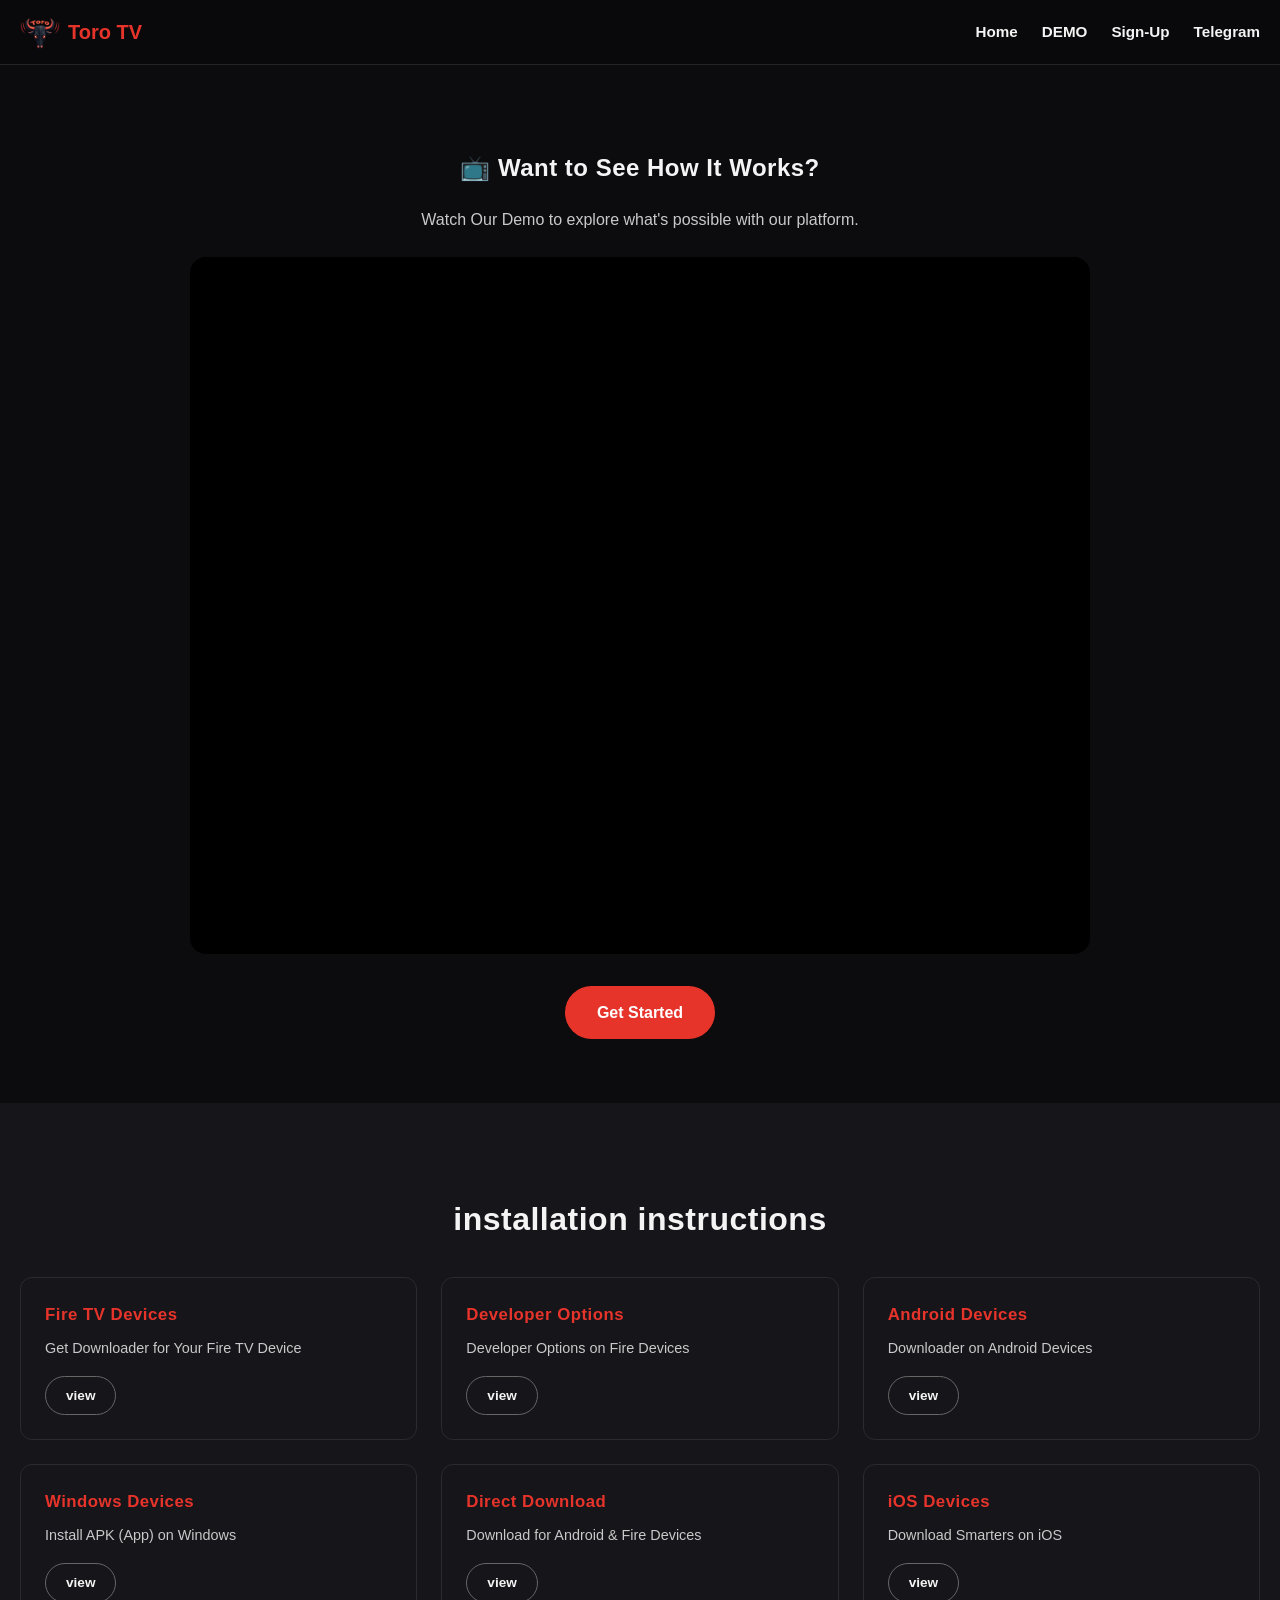
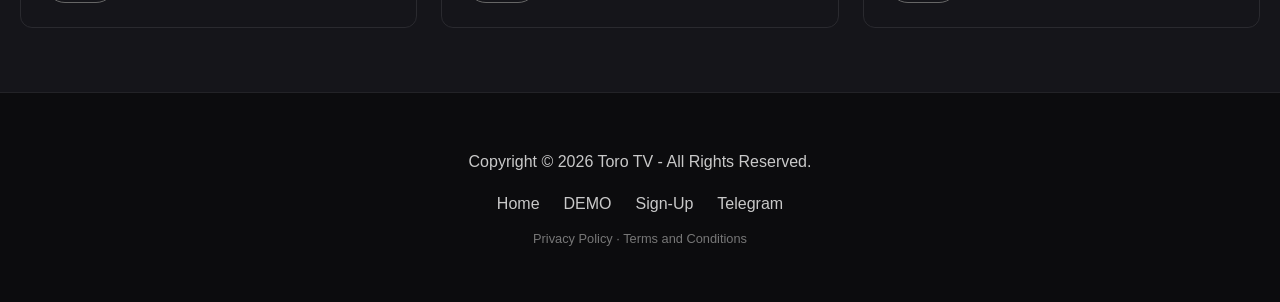
==== demo.html @ 65804659 "Add real checkout links, demo video, install guide, and fix nav routing - sign-up.html now has the r" ====
<!DOCTYPE html>
<html lang="en-US">
<head>
<meta charset="utf-8" />
<meta name="viewport" content="width=device-width, initial-scale=1" />
<title>Demo — Toro TV</title>
<link rel="icon" href="assets/favicon.png" />
<link rel="stylesheet" href="styles.css" />
</head>
<body>

<header class="site-header">
  <nav class="navbar">
    <a href="index.html" class="brand">
      <img src="assets/logo.png" alt="Toro TV" class="brand-logo" />
      <span class="brand-name">Toro TV</span>
    </a>
    <ul class="nav-links">
      <li><a href="index.html">Home</a></li>
      <li><a href="demo.html">DEMO</a></li>
      <li><a href="sign-up.html">Sign-Up</a></li>
      <li><a href="https://t.me/toroclub" target="_blank" rel="noopener">Telegram</a></li>
    </ul>
  </nav>
</header>

<main>
  <section class="section demo">
    <h1>📺 Want to See How It Works?</h1>
    <p>Watch Our Demo to explore what's possible with our platform.</p>
    <div class="video-wrapper">
      <iframe
        src="https://player.vimeo.com/video/1107578899?badge=0&amp;byline=0&amp;portrait=0&amp;share=copy&amp;title=0&amp;autoplay=0&amp;loop=0&amp;muted=0&amp;controls=1"
        frameborder="0"
        allow="autoplay; fullscreen; picture-in-picture"
        allowfullscreen
        title="Toro TV Demo"></iframe>
    </div>
    <a class="btn btn-primary" href="sign-up.html">Get Started</a>
  </section>

  <section class="section install">
    <h2>installation instructions</h2>
    <div class="install-grid">

      <div class="install-card">
        <h3>Fire TV Devices</h3>
        <p>Get Downloader for Your Fire TV Device</p>
        <a class="btn btn-ghost" href="https://www.youtube.com/watch?v=YKIkNwtk5v8" target="_blank" rel="noopener">view</a>
      </div>

      <div class="install-card">
        <h3>Developer Options</h3>
        <p>Developer Options on Fire Devices</p>
        <a class="btn btn-ghost" href="https://www.youtube.com/watch?v=0iMTNWdy0xA" target="_blank" rel="noopener">view</a>
      </div>

      <div class="install-card">
        <h3>Android Devices</h3>
        <p>Downloader on Android Devices</p>
        <a class="btn btn-ghost" href="https://www.youtube.com/watch?v=UlqjKP0TkrU" target="_blank" rel="noopener">view</a>
      </div>

      <div class="install-card">
        <h3>Windows Devices</h3>
        <p>Install APK (App) on Windows</p>
        <a class="btn btn-ghost" href="https://www.youtube.com/watch?v=YJD_Cpdvo4Q" target="_blank" rel="noopener">view</a>
      </div>

      <div class="install-card">
        <h3>Direct Download</h3>
        <p>Download for Android &amp; Fire Devices</p>
        <a class="btn btn-ghost" href="https://bit.ly/ToroTVapk" target="_blank" rel="noopener">view</a>
      </div>

      <div class="install-card">
        <h3>iOS Devices</h3>
        <p>Download Smarters on iOS</p>
        <a class="btn btn-ghost" href="https://apps.apple.com/us/app/smarters-iptv-pro/id6740248388" target="_blank" rel="noopener">view</a>
      </div>

    </div>
  </section>
</main>

<footer class="site-footer">
  <p>Copyright © 2026 Toro TV - All Rights Reserved.</p>
  <ul class="footer-links">
    <li><a href="index.html">Home</a></li>
    <li><a href="demo.html">DEMO</a></li>
    <li><a href="sign-up.html">Sign-Up</a></li>
    <li><a href="https://t.me/toroclub" target="_blank" rel="noopener">Telegram</a></li>
  </ul>
  <p class="fine-print"><a href="privacy-policy.html">Privacy Policy</a> &middot; <a href="terms-and-conditions.html">Terms and Conditions</a></p>
</footer>

</body>
</html>
---- styles.css ----
:root {
  --bg: #0c0c0e;
  --bg-alt: #15151a;
  --red: #e6342b;
  --red-dark: #b32119;
  --text: #f4f4f4;
  --text-dim: #c9c9c9;
  --max-width: 1400px;
  font-family: 'Segoe UI', Roboto, Helvetica, Arial, sans-serif;
}

* { box-sizing: border-box; }

body {
  margin: 0;
  background: var(--bg);
  color: var(--text);
  line-height: 1.6;
}

a { color: inherit; text-decoration: none; }

h1, h2, h3 { font-weight: 800; letter-spacing: 0.5px; }

.btn {
  display: inline-block;
  padding: 0.85rem 2rem;
  border-radius: 999px;
  font-weight: 700;
  border: none;
  cursor: pointer;
  transition: transform .15s ease, opacity .15s ease;
}
.btn-primary {
  background: var(--red);
  color: #fff;
}
.btn-primary:hover { background: var(--red-dark); transform: translateY(-2px); }
.btn-ghost {
  background: transparent;
  border: 1px solid #666;
  color: var(--text);
}

.site-header {
  position: sticky;
  top: 0;
  z-index: 50;
  background: rgba(10,10,12,0.92);
  backdrop-filter: blur(6px);
  border-bottom: 1px solid #232327;
}
.navbar {
  max-width: var(--max-width);
  margin: 0 auto;
  display: flex;
  align-items: center;
  justify-content: space-between;
  padding: 0.75rem 1.25rem;
}
.brand { display: flex; align-items: center; gap: 0.5rem; }
.brand-logo { height: 40px; width: auto; }
.brand-name { font-weight: 800; font-size: 1.25rem; color: var(--red); }
.nav-links { display: flex; gap: 1.5rem; list-style: none; margin: 0; padding: 0; }
.nav-links a { font-weight: 600; font-size: 0.95rem; }
.nav-links a:hover { color: var(--red); }

.promo-bar {
  display: block;
  text-align: center;
  background: var(--red);
  color: #fff;
  padding: 0.5rem 1rem;
  font-size: 0.9rem;
}
.promo-bar:hover { background: var(--red-dark); }

.hero {
  position: relative;
  background-size: cover;
  background-position: center 25%;
  background-repeat: no-repeat;
  min-height: 70vh;
  width: 100%;
  display: flex;
  align-items: center;
}
.hero-overlay {
  width: 100%;
  background: rgba(0,0,0,0.45);
  padding: 5rem 1.25rem;
}
.hero-content {
  max-width: var(--max-width);
  margin: 0 auto;
  text-align: center;
}
.hero h1 {
  font-size: clamp(2.2rem, 5vw, 3.5rem);
  margin-bottom: 1rem;
  text-shadow: 0 4px 18px rgba(0,0,0,0.8);
}
.hero p {
  font-size: 1.15rem;
  color: var(--text-dim);
  max-width: 600px;
  margin: 0 auto 2rem;
}

.section {
  max-width: var(--max-width);
  margin: 0 auto;
  padding: 4rem 1.25rem;
  text-align: center;
}
.section:nth-of-type(even) { background: var(--bg-alt); }
.section h2 { font-size: 2rem; margin-bottom: 1rem; }
.section p { color: var(--text-dim); max-width: 700px; margin: 0 auto 1rem; }

.giveaway { background: radial-gradient(circle at top, rgba(230,52,43,0.15), transparent 60%); }
.giveaway h2 { color: var(--red); }
.giveaway-alt { border-top: 1px solid #232327; border-bottom: 1px solid #232327; }

.countdown { padding-top: 0; padding-bottom: 2rem; }
.countdown-grid {
  display: flex;
  justify-content: center;
  gap: 1.5rem;
  flex-wrap: wrap;
}
.countdown-item {
  background: var(--bg-alt);
  border: 1px solid #2a2a2f;
  border-radius: 12px;
  padding: 1rem 1.5rem;
  min-width: 90px;
}
.countdown-item .num { display: block; font-size: 2rem; font-weight: 800; color: var(--red); }
.countdown-item .label { font-size: 0.8rem; color: var(--text-dim); text-transform: uppercase; }

.about-grid {
  display: grid;
  grid-template-columns: 1fr 1fr;
  gap: 2.5rem;
  align-items: center;
  text-align: left;
}
.about-image { width: 100%; border-radius: 16px; }
.about-text h3 { color: var(--red); margin-top: 0; }
.checklist { list-style: none; padding: 0; margin: 1rem 0 0; }
.checklist li { margin-bottom: 0.5rem; color: var(--text); }

.demo-image {
  width: 100%;
  max-width: 800px;
  border-radius: 16px;
  margin: 1rem 0 2rem;
}
.demo-link { display: inline-block; }

.video-wrapper {
  position: relative;
  width: 100%;
  max-width: 900px;
  margin: 1.5rem auto 2rem;
  padding-top: 56.25%;
  border-radius: 16px;
  overflow: hidden;
  background: #000;
}
.video-wrapper iframe {
  position: absolute;
  top: 0; left: 0;
  width: 100%;
  height: 100%;
  border: 0;
}

.pricing-grid {
  display: grid;
  grid-template-columns: repeat(4, 1fr);
  gap: 1.5rem;
  margin-top: 2.5rem;
  text-align: left;
}
.pricing-card {
  position: relative;
  background: var(--bg-alt);
  border: 2px solid var(--red);
  border-radius: 16px;
  padding: 1.75rem;
  display: flex;
  flex-direction: column;
  justify-content: space-between;
}
.pricing-popular { box-shadow: 0 0 0 3px rgba(230,52,43,0.25); }
.pricing-badge {
  position: absolute;
  top: -14px;
  right: 1.25rem;
  background: var(--red);
  color: #fff;
  padding: 0.4rem 0.85rem;
  border-radius: 999px;
  font-size: 0.7rem;
  font-weight: 700;
  letter-spacing: 0.5px;
}
.pricing-title {
  font-size: 0.8rem;
  letter-spacing: 1px;
  opacity: 0.7;
  margin-bottom: 0.5rem;
  text-transform: uppercase;
}
.pricing-price { font-size: 2.2rem; font-weight: 800; margin-bottom: 0.2rem; }
.pricing-subtext { font-size: 0.85rem; color: var(--text-dim); margin-bottom: 0.5rem; }
.pricing-save { font-size: 0.85rem; color: var(--red); font-weight: 700; margin-bottom: 1rem; }
.pricing-features { list-style: none; padding: 0; margin: 0 0 1.5rem; font-size: 0.9rem; line-height: 1.7; color: var(--text); }
.pricing-features li { margin: 0; }
.pricing-btn { text-align: center; }

.install-grid {
  display: grid;
  grid-template-columns: repeat(3, 1fr);
  gap: 1.5rem;
  margin-top: 2rem;
  text-align: left;
}
.install-card {
  background: var(--bg-alt);
  border: 1px solid #2a2a2f;
  border-radius: 12px;
  padding: 1.5rem;
}
.install-card h3 { margin: 0 0 0.5rem; font-size: 1.05rem; color: var(--red); }
.install-card p { margin: 0 0 1rem; color: var(--text-dim); font-size: 0.9rem; }
.install-card .btn-ghost { padding: 0.5rem 1.25rem; font-size: 0.85rem; }

.eyebrow {
  text-transform: uppercase;
  letter-spacing: 1.5px;
  font-size: 0.85rem;
  color: var(--red);
  font-weight: 700;
}

.contact-form, .subscribe-form {
  max-width: 480px;
  margin: 2rem auto;
  display: flex;
  flex-direction: column;
  gap: 1rem;
  text-align: left;
}
.contact-form label { display: flex; flex-direction: column; gap: 0.35rem; font-size: 0.9rem; color: var(--text-dim); }
.contact-form input,
.subscribe-form input {
  background: var(--bg-alt);
  border: 1px solid #2a2a2f;
  border-radius: 8px;
  padding: 0.7rem 0.9rem;
  color: var(--text);
  font-size: 1rem;
}
.subscribe-form { flex-direction: row; }
.subscribe-form input { flex: 1; }
.fine-print { font-size: 0.8rem; color: #777; }
.contact-details p { margin: 0.25rem 0; color: var(--text-dim); }

.socials {
  display: flex;
  justify-content: center;
  gap: 2rem;
}
.social-icon { width: 32px; height: 32px; opacity: 0.85; color: var(--text-dim); transition: color .15s ease, opacity .15s ease; }
.social-icon:hover { opacity: 1; color: var(--red); }

.site-footer {
  border-top: 1px solid #232327;
  padding: 2.5rem 1.25rem;
  text-align: center;
  color: var(--text-dim);
}
.footer-links {
  list-style: none;
  display: flex;
  justify-content: center;
  gap: 1.5rem;
  padding: 0;
  margin: 1rem 0 0;
  flex-wrap: wrap;
}
.footer-links a:hover { color: var(--red); }

.cookie-banner {
  position: fixed;
  bottom: 1rem;
  left: 1rem;
  right: 1rem;
  max-width: 480px;
  margin: 0 auto;
  background: #1c1c20;
  border: 1px solid #2a2a2f;
  border-radius: 12px;
  padding: 1rem 1.25rem;
  display: flex;
  align-items: center;
  justify-content: space-between;
  gap: 1rem;
  flex-wrap: wrap;
  z-index: 100;
}
.cookie-banner p { margin: 0; font-size: 0.85rem; color: var(--text-dim); }
.cookie-actions { display: flex; gap: 0.5rem; }
.cookie-actions .btn { padding: 0.5rem 1.1rem; font-size: 0.85rem; }

@media (max-width: 1100px) {
  .pricing-grid { grid-template-columns: repeat(2, 1fr); }
  .install-grid { grid-template-columns: repeat(2, 1fr); }
}

@media (max-width: 768px) {
  .nav-links { display: none; }
  .about-grid { grid-template-columns: 1fr; text-align: center; }
  .subscribe-form { flex-direction: column; }
  .pricing-grid { grid-template-columns: 1fr; }
  .install-grid { grid-template-columns: 1fr; }
}
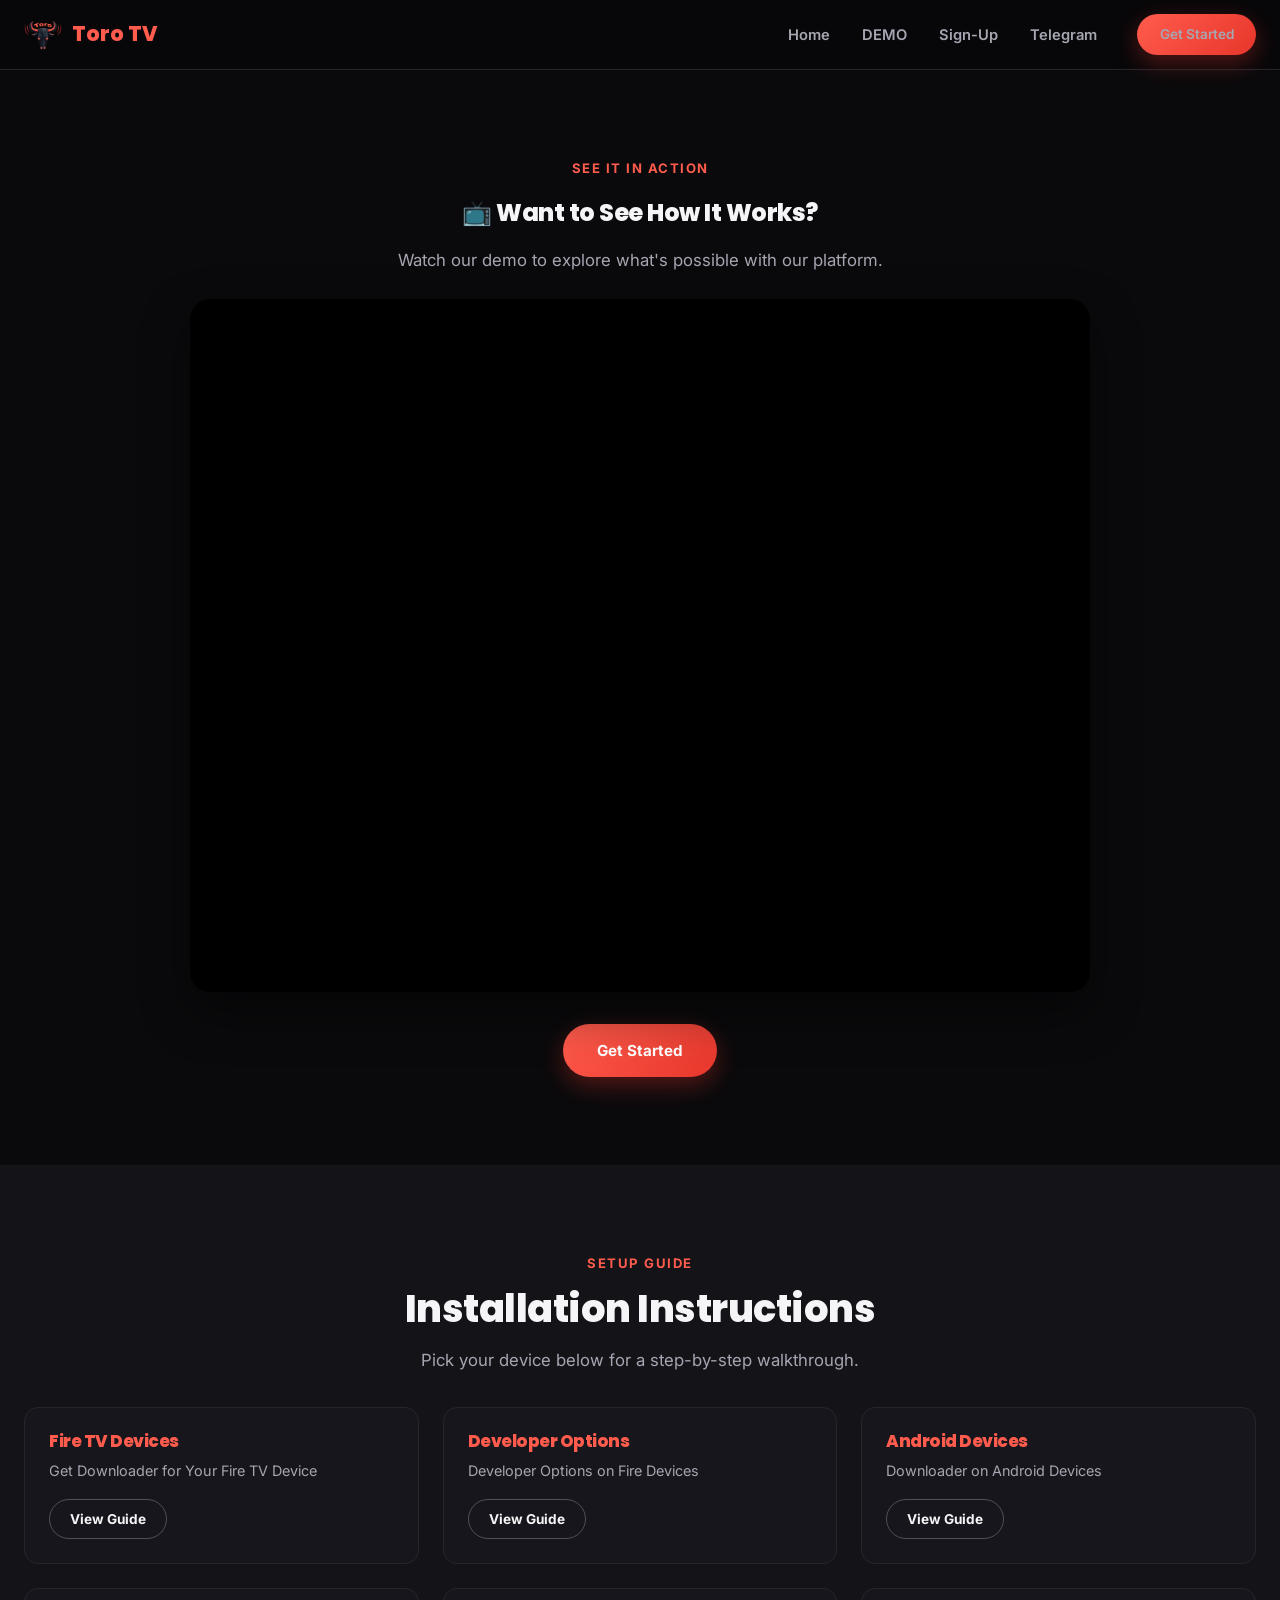
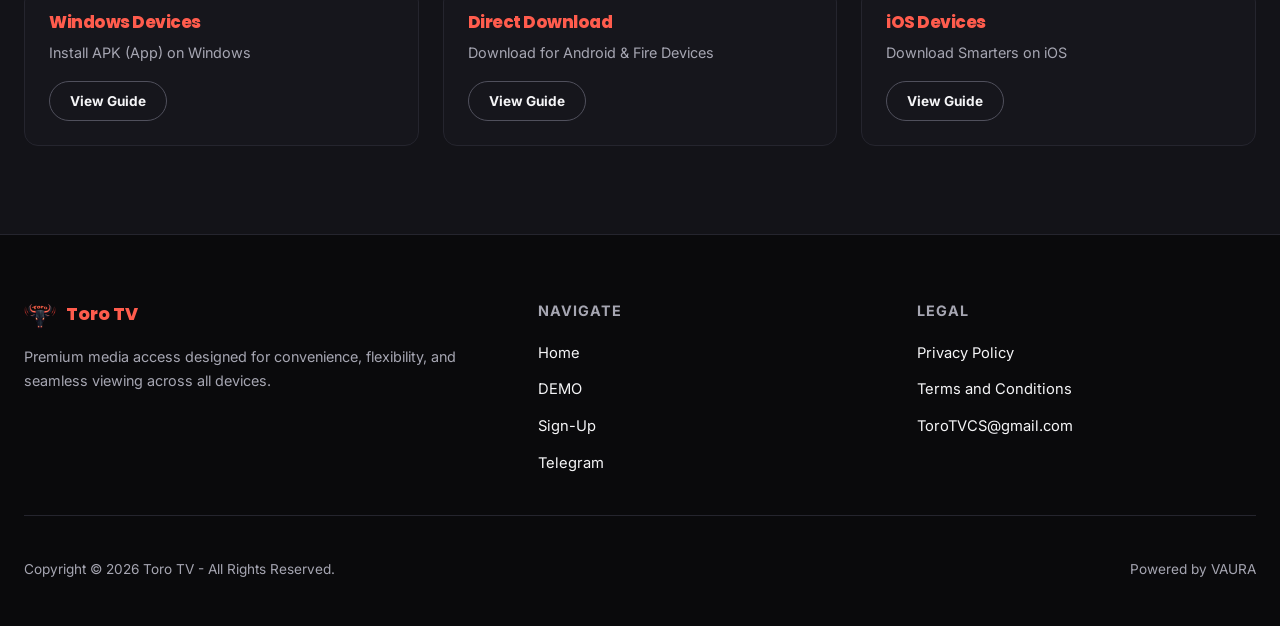
==== commit a2945ecb: "Major UI/UX overhaul - New type system (Poppins/Inter), refined dark palette, card-based layout thro" ====
--- a/demo.html
+++ b/demo.html
@@ -5,6 +5,9 @@
 <meta name="viewport" content="width=device-width, initial-scale=1" />
 <title>Demo — Toro TV</title>
 <link rel="icon" href="assets/favicon.png" />
+<link rel="preconnect" href="https://fonts.googleapis.com" />
+<link rel="preconnect" href="https://fonts.gstatic.com" crossorigin />
+<link href="https://fonts.googleapis.com/css2?family=Inter:wght@400;500;600;700&family=Poppins:wght@700;800&display=swap" rel="stylesheet" />
 <link rel="stylesheet" href="styles.css" />
 </head>
 <body>
@@ -15,19 +18,24 @@
       <img src="assets/logo.png" alt="Toro TV" class="brand-logo" />
       <span class="brand-name">Toro TV</span>
     </a>
+    <button class="nav-toggle" aria-label="Toggle menu" aria-expanded="false">
+      <span></span><span></span><span></span>
+    </button>
     <ul class="nav-links">
       <li><a href="index.html">Home</a></li>
       <li><a href="demo.html">DEMO</a></li>
       <li><a href="sign-up.html">Sign-Up</a></li>
       <li><a href="https://t.me/toroclub" target="_blank" rel="noopener">Telegram</a></li>
+      <li class="nav-cta"><a class="btn btn-primary" href="sign-up.html">Get Started</a></li>
     </ul>
   </nav>
 </header>
 
 <main>
-  <section class="section demo">
+  <section class="section demo reveal">
+    <span class="eyebrow">See It In Action</span>
     <h1>📺 Want to See How It Works?</h1>
-    <p>Watch Our Demo to explore what's possible with our platform.</p>
+    <p>Watch our demo to explore what's possible with our platform.</p>
     <div class="video-wrapper">
       <iframe
         src="https://player.vimeo.com/video/1107578899?badge=0&amp;byline=0&amp;portrait=0&amp;share=copy&amp;title=0&amp;autoplay=0&amp;loop=0&amp;muted=0&amp;controls=1"
@@ -39,44 +47,46 @@
     <a class="btn btn-primary" href="sign-up.html">Get Started</a>
   </section>
 
-  <section class="section install">
-    <h2>installation instructions</h2>
+  <section class="section install reveal">
+    <span class="eyebrow">Setup Guide</span>
+    <h2>Installation Instructions</h2>
+    <p>Pick your device below for a step-by-step walkthrough.</p>
     <div class="install-grid">
 
       <div class="install-card">
         <h3>Fire TV Devices</h3>
         <p>Get Downloader for Your Fire TV Device</p>
-        <a class="btn btn-ghost" href="https://www.youtube.com/watch?v=YKIkNwtk5v8" target="_blank" rel="noopener">view</a>
+        <a class="btn btn-ghost" href="https://www.youtube.com/watch?v=YKIkNwtk5v8" target="_blank" rel="noopener">View Guide</a>
       </div>
 
       <div class="install-card">
         <h3>Developer Options</h3>
         <p>Developer Options on Fire Devices</p>
-        <a class="btn btn-ghost" href="https://www.youtube.com/watch?v=0iMTNWdy0xA" target="_blank" rel="noopener">view</a>
+        <a class="btn btn-ghost" href="https://www.youtube.com/watch?v=0iMTNWdy0xA" target="_blank" rel="noopener">View Guide</a>
       </div>
 
       <div class="install-card">
         <h3>Android Devices</h3>
         <p>Downloader on Android Devices</p>
-        <a class="btn btn-ghost" href="https://www.youtube.com/watch?v=UlqjKP0TkrU" target="_blank" rel="noopener">view</a>
+        <a class="btn btn-ghost" href="https://www.youtube.com/watch?v=UlqjKP0TkrU" target="_blank" rel="noopener">View Guide</a>
       </div>
 
       <div class="install-card">
         <h3>Windows Devices</h3>
         <p>Install APK (App) on Windows</p>
-        <a class="btn btn-ghost" href="https://www.youtube.com/watch?v=YJD_Cpdvo4Q" target="_blank" rel="noopener">view</a>
+        <a class="btn btn-ghost" href="https://www.youtube.com/watch?v=YJD_Cpdvo4Q" target="_blank" rel="noopener">View Guide</a>
       </div>
 
       <div class="install-card">
         <h3>Direct Download</h3>
         <p>Download for Android &amp; Fire Devices</p>
-        <a class="btn btn-ghost" href="https://bit.ly/ToroTVapk" target="_blank" rel="noopener">view</a>
+        <a class="btn btn-ghost" href="https://bit.ly/ToroTVapk" target="_blank" rel="noopener">View Guide</a>
       </div>
 
       <div class="install-card">
         <h3>iOS Devices</h3>
         <p>Download Smarters on iOS</p>
-        <a class="btn btn-ghost" href="https://apps.apple.com/us/app/smarters-iptv-pro/id6740248388" target="_blank" rel="noopener">view</a>
+        <a class="btn btn-ghost" href="https://apps.apple.com/us/app/smarters-iptv-pro/id6740248388" target="_blank" rel="noopener">View Guide</a>
       </div>
 
     </div>
@@ -84,15 +94,42 @@
 </main>
 
 <footer class="site-footer">
-  <p>Copyright © 2026 Toro TV - All Rights Reserved.</p>
-  <ul class="footer-links">
-    <li><a href="index.html">Home</a></li>
-    <li><a href="demo.html">DEMO</a></li>
-    <li><a href="sign-up.html">Sign-Up</a></li>
-    <li><a href="https://t.me/toroclub" target="_blank" rel="noopener">Telegram</a></li>
-  </ul>
-  <p class="fine-print"><a href="privacy-policy.html">Privacy Policy</a> &middot; <a href="terms-and-conditions.html">Terms and Conditions</a></p>
+  <div class="footer-grid">
+    <div class="footer-col">
+      <div class="footer-brand">
+        <img src="assets/logo.png" alt="Toro TV" />
+        <span>Toro TV</span>
+      </div>
+      <p>Premium media access designed for convenience, flexibility, and seamless viewing across all devices.</p>
+    </div>
+    <div class="footer-col">
+      <h4>Navigate</h4>
+      <ul>
+        <li><a href="index.html">Home</a></li>
+        <li><a href="demo.html">DEMO</a></li>
+        <li><a href="sign-up.html">Sign-Up</a></li>
+        <li><a href="https://t.me/toroclub" target="_blank" rel="noopener">Telegram</a></li>
+      </ul>
+    </div>
+    <div class="footer-col">
+      <h4>Legal</h4>
+      <ul>
+        <li><a href="privacy-policy.html">Privacy Policy</a></li>
+        <li><a href="terms-and-conditions.html">Terms and Conditions</a></li>
+        <li><a href="mailto:ToroTVCS@gmail.com">ToroTVCS@gmail.com</a></li>
+      </ul>
+    </div>
+  </div>
+  <div class="footer-bottom">
+    <p>Copyright © 2026 Toro TV - All Rights Reserved.</p>
+    <p>Powered by VAURA</p>
+  </div>
 </footer>
 
+<div class="sticky-cta">
+  <a class="btn btn-primary" href="sign-up.html">Get Started — Win a $1,500 Membership</a>
+</div>
+
+<script src="script.js"></script>
 </body>
 </html>
--- a/styles.css
+++ b/styles.css
@@ -1,54 +1,88 @@
 :root {
-  --bg: #0c0c0e;
-  --bg-alt: #15151a;
-  --red: #e6342b;
-  --red-dark: #b32119;
-  --text: #f4f4f4;
-  --text-dim: #c9c9c9;
+  --bg: #0a0a0c;
+  --bg-alt: #131318;
+  --card: #16161c;
+  --border: #25252e;
+  --red: #e8362b;
+  --red-light: #ff5c4d;
+  --red-dark: #b8241b;
+  --text: #f5f5f7;
+  --text-dim: #a6a6b2;
   --max-width: 1400px;
-  font-family: 'Segoe UI', Roboto, Helvetica, Arial, sans-serif;
+  --radius-lg: 20px;
+  --radius-md: 14px;
+  --shadow: 0 20px 50px rgba(0,0,0,0.45);
+  --font-heading: 'Poppins', 'Segoe UI', sans-serif;
+  --font-body: 'Inter', 'Segoe UI', sans-serif;
 }
 
 * { box-sizing: border-box; }
+
+html { scroll-behavior: smooth; }
 
 body {
   margin: 0;
   background: var(--bg);
   color: var(--text);
-  line-height: 1.6;
+  line-height: 1.65;
+  font-family: var(--font-body);
+  -webkit-font-smoothing: antialiased;
 }
 
 a { color: inherit; text-decoration: none; }
-
-h1, h2, h3 { font-weight: 800; letter-spacing: 0.5px; }
-
+img { max-width: 100%; display: block; }
+
+h1, h2, h3 {
+  font-family: var(--font-heading);
+  font-weight: 800;
+  letter-spacing: -0.5px;
+  line-height: 1.15;
+}
+
+/* ---------- Buttons ---------- */
 .btn {
-  display: inline-block;
-  padding: 0.85rem 2rem;
+  display: inline-flex;
+  align-items: center;
+  justify-content: center;
+  gap: 0.5rem;
+  padding: 0.9rem 2.1rem;
   border-radius: 999px;
   font-weight: 700;
+  font-size: 0.95rem;
   border: none;
   cursor: pointer;
-  transition: transform .15s ease, opacity .15s ease;
+  transition: transform .18s ease, box-shadow .18s ease, background .18s ease, opacity .18s ease;
+  white-space: nowrap;
 }
 .btn-primary {
-  background: var(--red);
+  background: linear-gradient(135deg, var(--red-light), var(--red));
   color: #fff;
-}
-.btn-primary:hover { background: var(--red-dark); transform: translateY(-2px); }
+  box-shadow: 0 8px 24px rgba(230,52,43,0.35);
+}
+.btn-primary:hover { transform: translateY(-2px); box-shadow: 0 12px 28px rgba(230,52,43,0.45); }
+.btn-primary:active { transform: translateY(0); }
+.btn-secondary {
+  background: rgba(255,255,255,0.06);
+  color: var(--text);
+  border: 1px solid rgba(255,255,255,0.18);
+}
+.btn-secondary:hover { background: rgba(255,255,255,0.12); transform: translateY(-2px); }
 .btn-ghost {
   background: transparent;
-  border: 1px solid #666;
+  border: 1px solid #50505c;
   color: var(--text);
 }
-
+.btn-ghost:hover { border-color: var(--red); color: var(--red-light); }
+.btn-block { width: 100%; }
+
+/* ---------- Header / Nav ---------- */
 .site-header {
   position: sticky;
   top: 0;
-  z-index: 50;
-  background: rgba(10,10,12,0.92);
-  backdrop-filter: blur(6px);
-  border-bottom: 1px solid #232327;
+  z-index: 100;
+  background: rgba(8,8,10,0.85);
+  backdrop-filter: blur(10px);
+  border-bottom: 1px solid var(--border);
 }
 .navbar {
   max-width: var(--max-width);
@@ -56,107 +90,228 @@
   display: flex;
   align-items: center;
   justify-content: space-between;
-  padding: 0.75rem 1.25rem;
-}
-.brand { display: flex; align-items: center; gap: 0.5rem; }
-.brand-logo { height: 40px; width: auto; }
-.brand-name { font-weight: 800; font-size: 1.25rem; color: var(--red); }
-.nav-links { display: flex; gap: 1.5rem; list-style: none; margin: 0; padding: 0; }
-.nav-links a { font-weight: 600; font-size: 0.95rem; }
-.nav-links a:hover { color: var(--red); }
-
+  padding: 0.85rem 1.5rem;
+  position: relative;
+}
+.brand { display: flex; align-items: center; gap: 0.6rem; }
+.brand-logo { height: 38px; width: auto; }
+.brand-name { font-family: var(--font-heading); font-weight: 800; font-size: 1.3rem; color: var(--red-light); }
+.nav-links { display: flex; align-items: center; gap: 2rem; list-style: none; margin: 0; padding: 0; }
+.nav-links a {
+  font-weight: 600;
+  font-size: 0.92rem;
+  color: var(--text-dim);
+  transition: color .15s ease;
+  position: relative;
+}
+.nav-links a:hover { color: var(--text); }
+.nav-cta { margin-left: 0.5rem; }
+.nav-cta .btn { padding: 0.6rem 1.4rem; font-size: 0.85rem; }
+
+.nav-toggle {
+  display: none;
+  background: none;
+  border: none;
+  cursor: pointer;
+  padding: 0.4rem;
+  z-index: 110;
+}
+.nav-toggle span {
+  display: block;
+  width: 24px;
+  height: 2px;
+  background: var(--text);
+  margin: 5px 0;
+  transition: transform .25s ease, opacity .25s ease;
+}
+.nav-toggle.is-open span:nth-child(1) { transform: translateY(7px) rotate(45deg); }
+.nav-toggle.is-open span:nth-child(2) { opacity: 0; }
+.nav-toggle.is-open span:nth-child(3) { transform: translateY(-7px) rotate(-45deg); }
+
+/* ---------- Promo bar ---------- */
 .promo-bar {
   display: block;
   text-align: center;
-  background: var(--red);
+  background: linear-gradient(90deg, var(--red-dark), var(--red), var(--red-dark));
   color: #fff;
-  padding: 0.5rem 1rem;
-  font-size: 0.9rem;
-}
-.promo-bar:hover { background: var(--red-dark); }
-
+  padding: 0.6rem 1rem;
+  font-size: 0.88rem;
+  letter-spacing: 0.2px;
+}
+.promo-bar:hover { filter: brightness(1.1); }
+
+/* ---------- Hero ---------- */
 .hero {
   position: relative;
   background-size: cover;
   background-position: center 25%;
   background-repeat: no-repeat;
-  min-height: 70vh;
+  min-height: 78vh;
   width: 100%;
   display: flex;
   align-items: center;
 }
 .hero-overlay {
   width: 100%;
-  background: rgba(0,0,0,0.45);
-  padding: 5rem 1.25rem;
+  background: linear-gradient(180deg, rgba(8,8,10,0.35) 0%, rgba(8,8,10,0.55) 55%, rgba(8,8,10,0.9) 100%);
+  padding: 6rem 1.5rem 5rem;
 }
 .hero-content {
-  max-width: var(--max-width);
+  max-width: 760px;
   margin: 0 auto;
   text-align: center;
 }
+.hero-badge {
+  display: inline-flex;
+  align-items: center;
+  gap: 0.4rem;
+  background: rgba(230,52,43,0.15);
+  border: 1px solid rgba(230,52,43,0.4);
+  color: var(--red-light);
+  font-size: 0.8rem;
+  font-weight: 700;
+  padding: 0.4rem 1rem;
+  border-radius: 999px;
+  margin-bottom: 1.5rem;
+}
 .hero h1 {
-  font-size: clamp(2.2rem, 5vw, 3.5rem);
-  margin-bottom: 1rem;
-  text-shadow: 0 4px 18px rgba(0,0,0,0.8);
+  font-size: clamp(2.4rem, 5.5vw, 3.75rem);
+  margin: 0 0 1.1rem;
+  text-shadow: 0 4px 24px rgba(0,0,0,0.6);
 }
 .hero p {
-  font-size: 1.15rem;
+  font-size: 1.2rem;
   color: var(--text-dim);
-  max-width: 600px;
-  margin: 0 auto 2rem;
-}
-
+  max-width: 580px;
+  margin: 0 auto 2.25rem;
+}
+.hero-actions { display: flex; gap: 1rem; justify-content: center; flex-wrap: wrap; margin-bottom: 2.5rem; }
+.hero-trust {
+  display: flex;
+  justify-content: center;
+  gap: 2rem;
+  flex-wrap: wrap;
+  font-size: 0.85rem;
+  color: var(--text-dim);
+}
+.hero-trust span { display: flex; align-items: center; gap: 0.4rem; }
+
+/* ---------- Sections ---------- */
 .section {
   max-width: var(--max-width);
   margin: 0 auto;
-  padding: 4rem 1.25rem;
+  padding: 5.5rem 1.5rem;
   text-align: center;
 }
 .section:nth-of-type(even) { background: var(--bg-alt); }
-.section h2 { font-size: 2rem; margin-bottom: 1rem; }
-.section p { color: var(--text-dim); max-width: 700px; margin: 0 auto 1rem; }
-
-.giveaway { background: radial-gradient(circle at top, rgba(230,52,43,0.15), transparent 60%); }
-.giveaway h2 { color: var(--red); }
-.giveaway-alt { border-top: 1px solid #232327; border-bottom: 1px solid #232327; }
-
-.countdown { padding-top: 0; padding-bottom: 2rem; }
-.countdown-grid {
-  display: flex;
-  justify-content: center;
-  gap: 1.5rem;
-  flex-wrap: wrap;
-}
+.section-tight { padding-top: 2.5rem; padding-bottom: 2.5rem; }
+.eyebrow {
+  text-transform: uppercase;
+  letter-spacing: 1.5px;
+  font-size: 0.82rem;
+  color: var(--red-light);
+  font-weight: 700;
+  display: block;
+  margin-bottom: 0.75rem;
+}
+.section h2 { font-size: clamp(1.8rem, 3.2vw, 2.4rem); margin: 0 0 1rem; }
+.section > p { color: var(--text-dim); max-width: 700px; margin: 0 auto 1rem; font-size: 1.05rem; }
+
+/* fade-in on scroll */
+.reveal { opacity: 0; transform: translateY(24px); transition: opacity .7s ease, transform .7s ease; }
+.reveal.is-visible { opacity: 1; transform: translateY(0); }
+
+/* ---------- Giveaway ---------- */
+.giveaway {
+  background: radial-gradient(circle at top, rgba(230,52,43,0.18), transparent 60%);
+  border-bottom: 1px solid var(--border);
+}
+.giveaway h2 { color: var(--red-light); }
+.giveaway-card {
+  max-width: 720px;
+  margin: 0 auto;
+  background: var(--card);
+  border: 1px solid var(--border);
+  border-radius: var(--radius-lg);
+  padding: 2.5rem;
+  box-shadow: var(--shadow);
+}
+.giveaway-card p { margin: 0 0 0.85rem; }
+.giveaway-card .btn { margin-top: 1rem; }
+
+/* ---------- Countdown ---------- */
+.countdown { padding-top: 0; padding-bottom: 3rem; background: transparent; }
+.countdown-grid { display: flex; justify-content: center; gap: 1.25rem; flex-wrap: wrap; }
 .countdown-item {
-  background: var(--bg-alt);
-  border: 1px solid #2a2a2f;
-  border-radius: 12px;
-  padding: 1rem 1.5rem;
-  min-width: 90px;
-}
-.countdown-item .num { display: block; font-size: 2rem; font-weight: 800; color: var(--red); }
-.countdown-item .label { font-size: 0.8rem; color: var(--text-dim); text-transform: uppercase; }
-
+  background: var(--card);
+  border: 1px solid var(--border);
+  border-radius: var(--radius-md);
+  padding: 1.1rem 1.6rem;
+  min-width: 96px;
+  box-shadow: var(--shadow);
+}
+.countdown-item .num { display: block; font-family: var(--font-heading); font-size: 2.1rem; font-weight: 800; color: var(--red-light); }
+.countdown-item .label { font-size: 0.75rem; color: var(--text-dim); text-transform: uppercase; letter-spacing: 0.5px; }
+
+/* ---------- About ---------- */
 .about-grid {
   display: grid;
   grid-template-columns: 1fr 1fr;
-  gap: 2.5rem;
+  gap: 3rem;
   align-items: center;
   text-align: left;
 }
-.about-image { width: 100%; border-radius: 16px; }
-.about-text h3 { color: var(--red); margin-top: 0; }
-.checklist { list-style: none; padding: 0; margin: 1rem 0 0; }
-.checklist li { margin-bottom: 0.5rem; color: var(--text); }
-
+.about-image { width: 100%; border-radius: var(--radius-lg); box-shadow: var(--shadow); }
+.about-text h3 { color: var(--red-light); margin: 0 0 0.75rem; font-size: 1.4rem; }
+.feature-grid {
+  display: grid;
+  grid-template-columns: repeat(2, 1fr);
+  gap: 0.9rem;
+  margin-top: 1.5rem;
+  list-style: none;
+  padding: 0;
+}
+.feature-grid li {
+  display: flex;
+  align-items: center;
+  gap: 0.6rem;
+  background: var(--card);
+  border: 1px solid var(--border);
+  border-radius: 10px;
+  padding: 0.75rem 0.9rem;
+  font-size: 0.92rem;
+}
+.feature-grid .check {
+  flex-shrink: 0;
+  width: 22px; height: 22px;
+  border-radius: 50%;
+  background: rgba(230,52,43,0.18);
+  color: var(--red-light);
+  display: flex; align-items: center; justify-content: center;
+  font-size: 0.75rem;
+  font-weight: 800;
+}
+
+/* ---------- CTA banner ---------- */
+.cta-banner {
+  background: linear-gradient(135deg, rgba(230,52,43,0.18), rgba(230,52,43,0.04));
+  border-top: 1px solid var(--border);
+  border-bottom: 1px solid var(--border);
+}
+.cta-banner h2 { margin-bottom: 0.5rem; }
+.cta-banner p { margin-bottom: 1.75rem; }
+
+/* ---------- Demo ---------- */
 .demo-image {
   width: 100%;
-  max-width: 800px;
-  border-radius: 16px;
-  margin: 1rem 0 2rem;
+  max-width: 820px;
+  border-radius: var(--radius-lg);
+  margin: 1.5rem 0 2rem;
+  box-shadow: var(--shadow);
+  transition: transform .3s ease;
 }
 .demo-link { display: inline-block; }
+.demo-link:hover .demo-image { transform: scale(1.015); }
 
 .video-wrapper {
   position: relative;
@@ -164,62 +319,191 @@
   max-width: 900px;
   margin: 1.5rem auto 2rem;
   padding-top: 56.25%;
-  border-radius: 16px;
+  border-radius: var(--radius-lg);
   overflow: hidden;
   background: #000;
-}
-.video-wrapper iframe {
-  position: absolute;
-  top: 0; left: 0;
-  width: 100%;
-  height: 100%;
-  border: 0;
-}
-
-.pricing-grid {
-  display: grid;
-  grid-template-columns: repeat(4, 1fr);
+  box-shadow: var(--shadow);
+}
+.video-wrapper iframe { position: absolute; top: 0; left: 0; width: 100%; height: 100%; border: 0; }
+
+/* ---------- Referral ---------- */
+.referral-card {
+  max-width: 720px;
+  margin: 2rem auto 0;
+  background: var(--card);
+  border: 1px solid var(--border);
+  border-radius: var(--radius-lg);
+  padding: 2.25rem;
+  box-shadow: var(--shadow);
+}
+
+/* ---------- Testimonials ---------- */
+.testimonial-grid {
+  display: grid;
+  grid-template-columns: repeat(3, 1fr);
   gap: 1.5rem;
   margin-top: 2.5rem;
   text-align: left;
 }
+.testimonial-card {
+  background: var(--card);
+  border: 1px solid var(--border);
+  border-radius: var(--radius-md);
+  padding: 1.75rem;
+  display: flex;
+  flex-direction: column;
+  gap: 1rem;
+}
+.testimonial-stars { color: var(--red-light); font-size: 0.95rem; letter-spacing: 2px; }
+.testimonial-quote { color: var(--text); font-size: 0.95rem; flex-grow: 1; }
+.testimonial-author { font-size: 0.85rem; color: var(--text-dim); font-weight: 600; }
+
+/* ---------- Pricing ---------- */
+.plan-toggle {
+  display: inline-flex;
+  align-items: center;
+  background: var(--card);
+  border: 1px solid var(--border);
+  border-radius: 999px;
+  padding: 0.3rem;
+  margin: 1.5rem auto 0;
+  gap: 0.25rem;
+}
+.plan-toggle button {
+  border: none;
+  background: transparent;
+  color: var(--text-dim);
+  font-weight: 700;
+  font-size: 0.88rem;
+  padding: 0.55rem 1.4rem;
+  border-radius: 999px;
+  cursor: pointer;
+  transition: background .2s ease, color .2s ease;
+}
+.plan-toggle button.is-active {
+  background: linear-gradient(135deg, var(--red-light), var(--red));
+  color: #fff;
+}
+.plan-toggle .save-badge {
+  font-size: 0.7rem;
+  background: rgba(230,52,43,0.2);
+  color: var(--red-light);
+  padding: 0.1rem 0.4rem;
+  border-radius: 6px;
+  margin-left: 0.4rem;
+}
+
+.pricing-grid {
+  display: grid;
+  grid-template-columns: repeat(2, 1fr);
+  gap: 1.75rem;
+  margin-top: 2.5rem;
+  max-width: 820px;
+  margin-left: auto;
+  margin-right: auto;
+  text-align: left;
+}
 .pricing-card {
   position: relative;
-  background: var(--bg-alt);
-  border: 2px solid var(--red);
-  border-radius: 16px;
-  padding: 1.75rem;
+  background: var(--card);
+  border: 2px solid var(--border);
+  border-radius: var(--radius-lg);
+  padding: 2rem;
   display: flex;
   flex-direction: column;
   justify-content: space-between;
-}
-.pricing-popular { box-shadow: 0 0 0 3px rgba(230,52,43,0.25); }
+  transition: border-color .2s ease, transform .2s ease;
+}
+.pricing-card:hover { transform: translateY(-4px); }
+.pricing-popular { border-color: var(--red); box-shadow: 0 0 0 4px rgba(230,52,43,0.15); }
 .pricing-badge {
   position: absolute;
   top: -14px;
-  right: 1.25rem;
-  background: var(--red);
+  right: 1.5rem;
+  background: linear-gradient(135deg, var(--red-light), var(--red));
   color: #fff;
-  padding: 0.4rem 0.85rem;
+  padding: 0.4rem 0.9rem;
   border-radius: 999px;
   font-size: 0.7rem;
   font-weight: 700;
   letter-spacing: 0.5px;
 }
-.pricing-title {
-  font-size: 0.8rem;
-  letter-spacing: 1px;
-  opacity: 0.7;
-  margin-bottom: 0.5rem;
-  text-transform: uppercase;
-}
-.pricing-price { font-size: 2.2rem; font-weight: 800; margin-bottom: 0.2rem; }
-.pricing-subtext { font-size: 0.85rem; color: var(--text-dim); margin-bottom: 0.5rem; }
-.pricing-save { font-size: 0.85rem; color: var(--red); font-weight: 700; margin-bottom: 1rem; }
-.pricing-features { list-style: none; padding: 0; margin: 0 0 1.5rem; font-size: 0.9rem; line-height: 1.7; color: var(--text); }
-.pricing-features li { margin: 0; }
+.pricing-title { font-size: 0.8rem; letter-spacing: 1.5px; opacity: 0.7; margin-bottom: 0.6rem; text-transform: uppercase; font-weight: 700; }
+.pricing-price-row { display: flex; align-items: baseline; gap: 0.4rem; margin-bottom: 0.3rem; }
+.pricing-price { font-family: var(--font-heading); font-size: 2.6rem; font-weight: 800; }
+.pricing-period { font-size: 0.9rem; color: var(--text-dim); }
+.pricing-save { font-size: 0.82rem; color: var(--red-light); font-weight: 700; margin-bottom: 1rem; min-height: 1.2em; }
+.pricing-features { list-style: none; padding: 0; margin: 0 0 1.75rem; font-size: 0.92rem; line-height: 1.8; color: var(--text); }
+.pricing-features li { display: flex; gap: 0.5rem; }
 .pricing-btn { text-align: center; }
 
+/* ---------- Contact ---------- */
+.contact-layout {
+  display: grid;
+  grid-template-columns: 1.3fr 1fr;
+  gap: 3rem;
+  text-align: left;
+  margin-top: 2rem;
+  max-width: 1000px;
+  margin-left: auto;
+  margin-right: auto;
+}
+.contact-form, .subscribe-form {
+  display: flex;
+  flex-direction: column;
+  gap: 1rem;
+}
+.contact-form label { display: flex; flex-direction: column; gap: 0.4rem; font-size: 0.88rem; color: var(--text-dim); }
+.contact-form input,
+.contact-form input[type="file"],
+.subscribe-form input {
+  background: var(--bg-alt);
+  border: 1px solid var(--border);
+  border-radius: 10px;
+  padding: 0.75rem 1rem;
+  color: var(--text);
+  font-size: 1rem;
+  font-family: var(--font-body);
+}
+.contact-form input:focus,
+.subscribe-form input:focus { outline: 2px solid var(--red); outline-offset: 1px; }
+.subscribe-form { flex-direction: row; }
+.subscribe-form input { flex: 1; }
+.fine-print { font-size: 0.8rem; color: #777; }
+.contact-side {
+  background: var(--card);
+  border: 1px solid var(--border);
+  border-radius: var(--radius-md);
+  padding: 1.75rem;
+  display: flex;
+  flex-direction: column;
+  gap: 0.9rem;
+}
+.contact-side h3 { margin: 0; font-size: 1.05rem; }
+.contact-side p { margin: 0; color: var(--text-dim); font-size: 0.92rem; }
+.contact-side a { color: var(--red-light); font-weight: 600; }
+
+/* ---------- Connect (telegram + subscribe combined) ---------- */
+.connect-grid {
+  display: grid;
+  grid-template-columns: 1fr 1fr;
+  gap: 1.75rem;
+  margin-top: 2rem;
+  text-align: left;
+}
+.connect-card {
+  background: var(--card);
+  border: 1px solid var(--border);
+  border-radius: var(--radius-lg);
+  padding: 2rem;
+  display: flex;
+  flex-direction: column;
+  gap: 1rem;
+}
+.connect-card h3 { margin: 0; font-size: 1.2rem; }
+.connect-card p { margin: 0; color: var(--text-dim); font-size: 0.92rem; }
+
+/* ---------- Install (demo page) ---------- */
 .install-grid {
   display: grid;
   grid-template-columns: repeat(3, 1fr);
@@ -228,71 +512,58 @@
   text-align: left;
 }
 .install-card {
-  background: var(--bg-alt);
-  border: 1px solid #2a2a2f;
-  border-radius: 12px;
+  background: var(--card);
+  border: 1px solid var(--border);
+  border-radius: var(--radius-md);
   padding: 1.5rem;
-}
-.install-card h3 { margin: 0 0 0.5rem; font-size: 1.05rem; color: var(--red); }
+  transition: border-color .2s ease;
+}
+.install-card:hover { border-color: var(--red); }
+.install-card h3 { margin: 0 0 0.5rem; font-size: 1.05rem; color: var(--red-light); }
 .install-card p { margin: 0 0 1rem; color: var(--text-dim); font-size: 0.9rem; }
 .install-card .btn-ghost { padding: 0.5rem 1.25rem; font-size: 0.85rem; }
 
-.eyebrow {
-  text-transform: uppercase;
-  letter-spacing: 1.5px;
+/* ---------- Footer ---------- */
+.site-footer {
+  border-top: 1px solid var(--border);
+  padding: 4rem 1.5rem 2rem;
+}
+.footer-grid {
+  max-width: var(--max-width);
+  margin: 0 auto;
+  display: grid;
+  grid-template-columns: 1.4fr 1fr 1fr;
+  gap: 2.5rem;
+  text-align: left;
+  padding-bottom: 2.5rem;
+  border-bottom: 1px solid var(--border);
+}
+.footer-brand { display: flex; align-items: center; gap: 0.6rem; margin-bottom: 0.9rem; }
+.footer-brand img { height: 32px; }
+.footer-brand span { font-family: var(--font-heading); font-weight: 800; color: var(--red-light); font-size: 1.1rem; }
+.footer-col p { color: var(--text-dim); font-size: 0.9rem; margin: 0 0 1rem; }
+.footer-col h4 { margin: 0 0 1rem; font-size: 0.9rem; text-transform: uppercase; letter-spacing: 1px; color: var(--text-dim); }
+.footer-col ul { list-style: none; padding: 0; margin: 0; display: flex; flex-direction: column; gap: 0.65rem; }
+.footer-col ul a { color: var(--text); font-size: 0.92rem; }
+.footer-col ul a:hover { color: var(--red-light); }
+.footer-socials { display: flex; gap: 1rem; margin-top: 0.5rem; }
+.footer-bottom {
+  max-width: var(--max-width);
+  margin: 0 auto;
+  display: flex;
+  justify-content: space-between;
+  align-items: center;
+  flex-wrap: wrap;
+  gap: 1rem;
+  padding-top: 1.75rem;
   font-size: 0.85rem;
-  color: var(--red);
-  font-weight: 700;
-}
-
-.contact-form, .subscribe-form {
-  max-width: 480px;
-  margin: 2rem auto;
-  display: flex;
-  flex-direction: column;
-  gap: 1rem;
-  text-align: left;
-}
-.contact-form label { display: flex; flex-direction: column; gap: 0.35rem; font-size: 0.9rem; color: var(--text-dim); }
-.contact-form input,
-.subscribe-form input {
-  background: var(--bg-alt);
-  border: 1px solid #2a2a2f;
-  border-radius: 8px;
-  padding: 0.7rem 0.9rem;
-  color: var(--text);
-  font-size: 1rem;
-}
-.subscribe-form { flex-direction: row; }
-.subscribe-form input { flex: 1; }
-.fine-print { font-size: 0.8rem; color: #777; }
-.contact-details p { margin: 0.25rem 0; color: var(--text-dim); }
-
-.socials {
-  display: flex;
-  justify-content: center;
-  gap: 2rem;
-}
-.social-icon { width: 32px; height: 32px; opacity: 0.85; color: var(--text-dim); transition: color .15s ease, opacity .15s ease; }
-.social-icon:hover { opacity: 1; color: var(--red); }
-
-.site-footer {
-  border-top: 1px solid #232327;
-  padding: 2.5rem 1.25rem;
-  text-align: center;
   color: var(--text-dim);
 }
-.footer-links {
-  list-style: none;
-  display: flex;
-  justify-content: center;
-  gap: 1.5rem;
-  padding: 0;
-  margin: 1rem 0 0;
-  flex-wrap: wrap;
-}
-.footer-links a:hover { color: var(--red); }
-
+.footer-bottom a:hover { color: var(--red-light); }
+.social-icon { width: 30px; height: 30px; color: var(--text-dim); transition: color .15s ease, transform .15s ease; }
+.social-icon:hover { color: var(--red-light); transform: translateY(-2px); }
+
+/* ---------- Cookie banner ---------- */
 .cookie-banner {
   position: fixed;
   bottom: 1rem;
@@ -300,30 +571,82 @@
   right: 1rem;
   max-width: 480px;
   margin: 0 auto;
-  background: #1c1c20;
-  border: 1px solid #2a2a2f;
-  border-radius: 12px;
-  padding: 1rem 1.25rem;
+  background: var(--card);
+  border: 1px solid var(--border);
+  border-radius: var(--radius-md);
+  padding: 1.1rem 1.4rem;
   display: flex;
   align-items: center;
   justify-content: space-between;
   gap: 1rem;
   flex-wrap: wrap;
-  z-index: 100;
-}
+  z-index: 200;
+  box-shadow: var(--shadow);
+  animation: slideUp .4s ease;
+}
+@keyframes slideUp { from { transform: translateY(20px); opacity: 0; } to { transform: translateY(0); opacity: 1; } }
 .cookie-banner p { margin: 0; font-size: 0.85rem; color: var(--text-dim); }
 .cookie-actions { display: flex; gap: 0.5rem; }
-.cookie-actions .btn { padding: 0.5rem 1.1rem; font-size: 0.85rem; }
-
+.cookie-actions .btn { padding: 0.55rem 1.2rem; font-size: 0.85rem; }
+
+/* ---------- Sticky mobile CTA ---------- */
+.sticky-cta {
+  display: none;
+  position: fixed;
+  bottom: 0; left: 0; right: 0;
+  z-index: 90;
+  background: rgba(10,10,12,0.95);
+  backdrop-filter: blur(10px);
+  border-top: 1px solid var(--border);
+  padding: 0.75rem 1rem;
+  text-align: center;
+}
+.sticky-cta .btn { width: 100%; }
+
+/* ---------- Responsive ---------- */
 @media (max-width: 1100px) {
-  .pricing-grid { grid-template-columns: repeat(2, 1fr); }
+  .pricing-grid { grid-template-columns: repeat(2, 1fr); max-width: none; }
   .install-grid { grid-template-columns: repeat(2, 1fr); }
+  .testimonial-grid { grid-template-columns: 1fr; }
+  .footer-grid { grid-template-columns: 1fr 1fr; }
+}
+
+@media (max-width: 860px) {
+  .nav-links {
+    position: fixed;
+    top: 64px;
+    left: 0;
+    right: 0;
+    flex-direction: column;
+    align-items: stretch;
+    background: rgba(8,8,10,0.98);
+    backdrop-filter: blur(10px);
+    border-bottom: 1px solid var(--border);
+    padding: 1rem 1.5rem 1.5rem;
+    gap: 1rem;
+    transform: translateY(-110%);
+    opacity: 0;
+    transition: transform .25s ease, opacity .25s ease;
+    pointer-events: none;
+  }
+  .nav-links.is-open { transform: translateY(0); opacity: 1; pointer-events: auto; }
+  .nav-links a { display: block; padding: 0.5rem 0; font-size: 1rem; }
+  .nav-cta { margin-left: 0; }
+  .nav-toggle { display: block; }
+  .sticky-cta { display: block; }
+  body { padding-bottom: 64px; }
 }
 
 @media (max-width: 768px) {
-  .nav-links { display: none; }
   .about-grid { grid-template-columns: 1fr; text-align: center; }
+  .about-text { text-align: left; }
+  .feature-grid { grid-template-columns: 1fr; }
   .subscribe-form { flex-direction: column; }
   .pricing-grid { grid-template-columns: 1fr; }
   .install-grid { grid-template-columns: 1fr; }
-}
+  .contact-layout { grid-template-columns: 1fr; }
+  .connect-grid { grid-template-columns: 1fr; }
+  .footer-grid { grid-template-columns: 1fr; gap: 2rem; }
+  .footer-bottom { flex-direction: column; align-items: flex-start; }
+  .hero-trust { gap: 1rem; }
+}
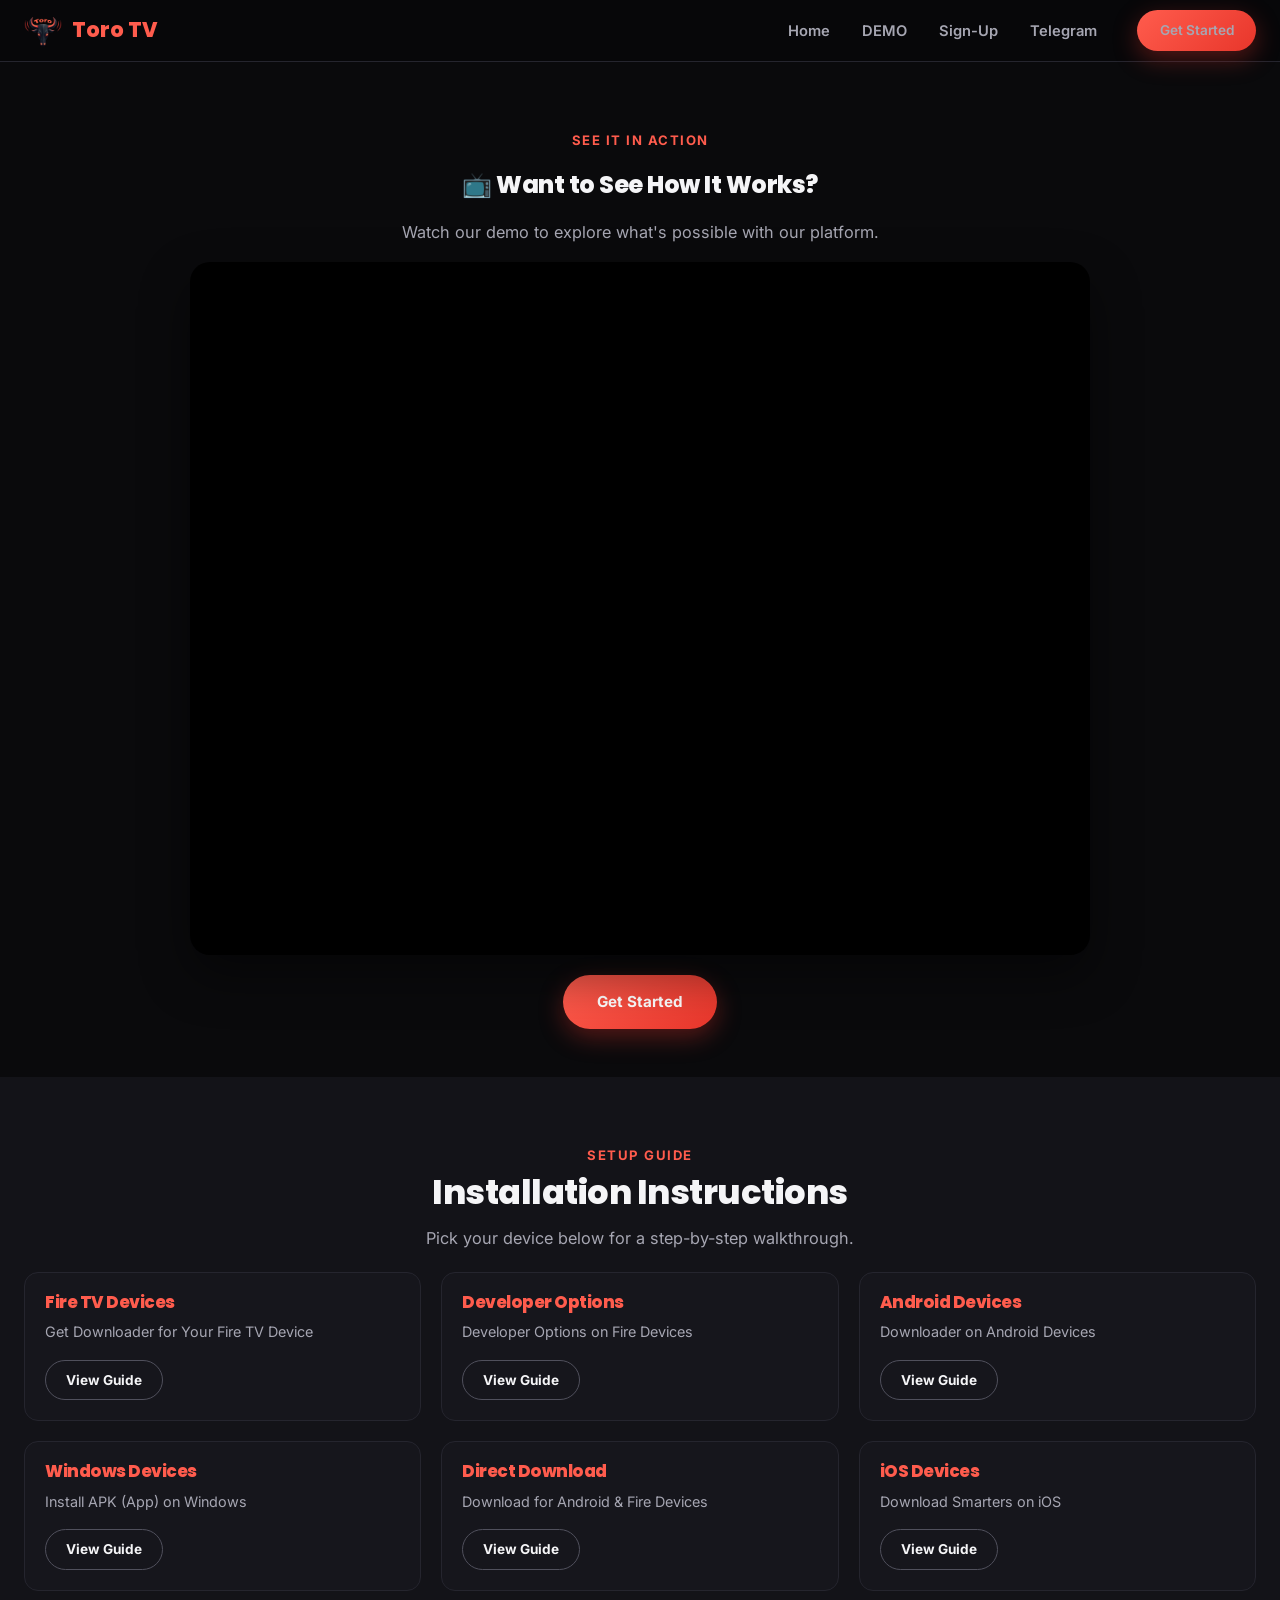
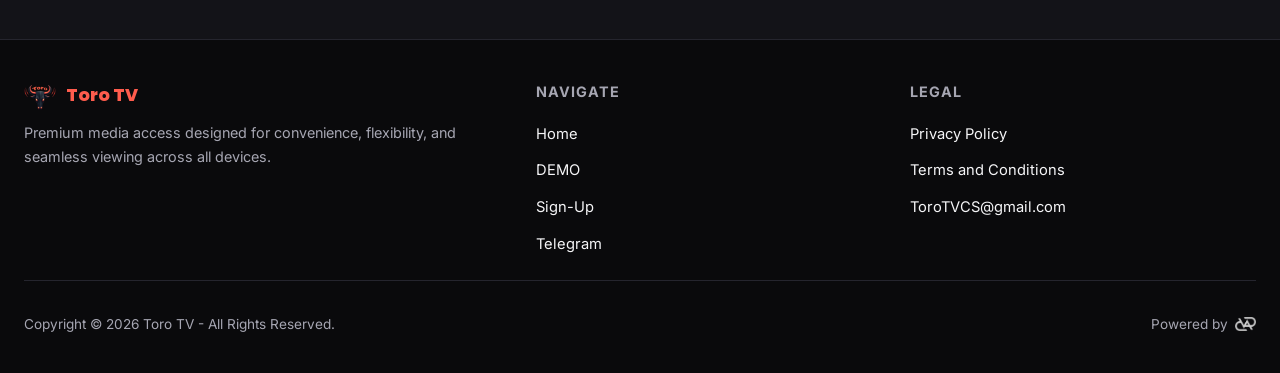
==== commit 4d7080b5: "Add VAURA logo to footer 'Powered by' credit Sourced from the user's existing VAURA brand assets, ap" ====
--- a/demo.html
+++ b/demo.html
@@ -122,7 +122,7 @@
   </div>
   <div class="footer-bottom">
     <p>Copyright © 2026 Toro TV - All Rights Reserved.</p>
-    <p>Powered by VAURA</p>
+    <p class="footer-powered">Powered by <img src="assets/vaura-logo.png" alt="VAURA" /></p>
   </div>
 </footer>
 
--- a/styles.css
+++ b/styles.css
@@ -90,7 +90,7 @@
   display: flex;
   align-items: center;
   justify-content: space-between;
-  padding: 0.85rem 1.5rem;
+  padding: 0.6rem 1.5rem;
   position: relative;
 }
 .brand { display: flex; align-items: center; gap: 0.6rem; }
@@ -146,15 +146,15 @@
   background-size: cover;
   background-position: center 25%;
   background-repeat: no-repeat;
-  min-height: 78vh;
+  min-height: 48vh;
   width: 100%;
   display: flex;
   align-items: center;
 }
 .hero-overlay {
   width: 100%;
-  background: linear-gradient(180deg, rgba(8,8,10,0.35) 0%, rgba(8,8,10,0.55) 55%, rgba(8,8,10,0.9) 100%);
-  padding: 6rem 1.5rem 5rem;
+  background: rgba(8,8,10,0.6);
+  padding: 2.75rem 1.5rem;
 }
 .hero-content {
   max-width: 760px;
@@ -170,22 +170,22 @@
   color: var(--red-light);
   font-size: 0.8rem;
   font-weight: 700;
-  padding: 0.4rem 1rem;
+  padding: 0.35rem 0.9rem;
   border-radius: 999px;
-  margin-bottom: 1.5rem;
+  margin-bottom: 1rem;
 }
 .hero h1 {
-  font-size: clamp(2.4rem, 5.5vw, 3.75rem);
-  margin: 0 0 1.1rem;
+  font-size: clamp(2.1rem, 5vw, 3.2rem);
+  margin: 0 0 0.75rem;
   text-shadow: 0 4px 24px rgba(0,0,0,0.6);
 }
 .hero p {
-  font-size: 1.2rem;
+  font-size: 1.1rem;
   color: var(--text-dim);
   max-width: 580px;
-  margin: 0 auto 2.25rem;
-}
-.hero-actions { display: flex; gap: 1rem; justify-content: center; flex-wrap: wrap; margin-bottom: 2.5rem; }
+  margin: 0 auto 1.5rem;
+}
+.hero-actions { display: flex; gap: 1rem; justify-content: center; flex-wrap: wrap; margin-bottom: 1.5rem; }
 .hero-trust {
   display: flex;
   justify-content: center;
@@ -200,11 +200,12 @@
 .section {
   max-width: var(--max-width);
   margin: 0 auto;
-  padding: 5.5rem 1.5rem;
+  padding: 4.25rem 1.5rem 3rem;
   text-align: center;
+  scroll-margin-top: 90px;
 }
 .section:nth-of-type(even) { background: var(--bg-alt); }
-.section-tight { padding-top: 2.5rem; padding-bottom: 2.5rem; }
+.section-tight { padding-top: 1.5rem; padding-bottom: 1.5rem; }
 .eyebrow {
   text-transform: uppercase;
   letter-spacing: 1.5px;
@@ -212,10 +213,10 @@
   color: var(--red-light);
   font-weight: 700;
   display: block;
-  margin-bottom: 0.75rem;
-}
-.section h2 { font-size: clamp(1.8rem, 3.2vw, 2.4rem); margin: 0 0 1rem; }
-.section > p { color: var(--text-dim); max-width: 700px; margin: 0 auto 1rem; font-size: 1.05rem; }
+  margin-bottom: 0.5rem;
+}
+.section h2 { font-size: clamp(1.6rem, 3vw, 2.1rem); margin: 0 0 0.75rem; }
+.section > p { color: var(--text-dim); max-width: 700px; margin: 0 auto 0.75rem; font-size: 1.02rem; }
 
 /* fade-in on scroll */
 .reveal { opacity: 0; transform: translateY(24px); transition: opacity .7s ease, transform .7s ease; }
@@ -233,20 +234,20 @@
   background: var(--card);
   border: 1px solid var(--border);
   border-radius: var(--radius-lg);
-  padding: 2.5rem;
+  padding: 1.75rem;
   box-shadow: var(--shadow);
 }
-.giveaway-card p { margin: 0 0 0.85rem; }
-.giveaway-card .btn { margin-top: 1rem; }
+.giveaway-card p { margin: 0 0 0.6rem; }
+.giveaway-card .btn { margin-top: 0.5rem; }
 
 /* ---------- Countdown ---------- */
-.countdown { padding-top: 0; padding-bottom: 3rem; background: transparent; }
+.countdown { padding-top: 0; padding-bottom: 1.5rem; background: transparent; }
 .countdown-grid { display: flex; justify-content: center; gap: 1.25rem; flex-wrap: wrap; }
 .countdown-item {
   background: var(--card);
   border: 1px solid var(--border);
   border-radius: var(--radius-md);
-  padding: 1.1rem 1.6rem;
+  padding: 0.85rem 1.4rem;
   min-width: 96px;
   box-shadow: var(--shadow);
 }
@@ -257,17 +258,17 @@
 .about-grid {
   display: grid;
   grid-template-columns: 1fr 1fr;
-  gap: 3rem;
+  gap: 2rem;
   align-items: center;
   text-align: left;
 }
 .about-image { width: 100%; border-radius: var(--radius-lg); box-shadow: var(--shadow); }
-.about-text h3 { color: var(--red-light); margin: 0 0 0.75rem; font-size: 1.4rem; }
+.about-text h3 { color: var(--red-light); margin: 0 0 0.5rem; font-size: 1.3rem; }
 .feature-grid {
   display: grid;
   grid-template-columns: repeat(2, 1fr);
-  gap: 0.9rem;
-  margin-top: 1.5rem;
+  gap: 0.6rem;
+  margin-top: 1rem;
   list-style: none;
   padding: 0;
 }
@@ -298,15 +299,15 @@
   border-top: 1px solid var(--border);
   border-bottom: 1px solid var(--border);
 }
-.cta-banner h2 { margin-bottom: 0.5rem; }
-.cta-banner p { margin-bottom: 1.75rem; }
+.cta-banner h2 { margin-bottom: 0.4rem; }
+.cta-banner p { margin-bottom: 1rem; }
 
 /* ---------- Demo ---------- */
 .demo-image {
   width: 100%;
   max-width: 820px;
   border-radius: var(--radius-lg);
-  margin: 1.5rem 0 2rem;
+  margin: 1rem 0 1.25rem;
   box-shadow: var(--shadow);
   transition: transform .3s ease;
 }
@@ -317,7 +318,7 @@
   position: relative;
   width: 100%;
   max-width: 900px;
-  margin: 1.5rem auto 2rem;
+  margin: 1rem auto 1.25rem;
   padding-top: 56.25%;
   border-radius: var(--radius-lg);
   overflow: hidden;
@@ -329,11 +330,11 @@
 /* ---------- Referral ---------- */
 .referral-card {
   max-width: 720px;
-  margin: 2rem auto 0;
+  margin: 1.25rem auto 0;
   background: var(--card);
   border: 1px solid var(--border);
   border-radius: var(--radius-lg);
-  padding: 2.25rem;
+  padding: 1.5rem;
   box-shadow: var(--shadow);
 }
 
@@ -341,18 +342,18 @@
 .testimonial-grid {
   display: grid;
   grid-template-columns: repeat(3, 1fr);
-  gap: 1.5rem;
-  margin-top: 2.5rem;
+  gap: 1.25rem;
+  margin-top: 1.5rem;
   text-align: left;
 }
 .testimonial-card {
   background: var(--card);
   border: 1px solid var(--border);
   border-radius: var(--radius-md);
-  padding: 1.75rem;
+  padding: 1.25rem;
   display: flex;
   flex-direction: column;
-  gap: 1rem;
+  gap: 0.75rem;
 }
 .testimonial-stars { color: var(--red-light); font-size: 0.95rem; letter-spacing: 2px; }
 .testimonial-quote { color: var(--text); font-size: 0.95rem; flex-grow: 1; }
@@ -366,7 +367,7 @@
   border: 1px solid var(--border);
   border-radius: 999px;
   padding: 0.3rem;
-  margin: 1.5rem auto 0;
+  margin: 1rem auto 0;
   gap: 0.25rem;
 }
 .plan-toggle button {
@@ -392,12 +393,16 @@
   border-radius: 6px;
   margin-left: 0.4rem;
 }
+.plan-toggle button.is-active .save-badge {
+  background: rgba(255,255,255,0.25);
+  color: #fff;
+}
 
 .pricing-grid {
   display: grid;
   grid-template-columns: repeat(2, 1fr);
-  gap: 1.75rem;
-  margin-top: 2.5rem;
+  gap: 1.25rem;
+  margin-top: 1.5rem;
   max-width: 820px;
   margin-left: auto;
   margin-right: auto;
@@ -408,7 +413,7 @@
   background: var(--card);
   border: 2px solid var(--border);
   border-radius: var(--radius-lg);
-  padding: 2rem;
+  padding: 1.5rem;
   display: flex;
   flex-direction: column;
   justify-content: space-between;
@@ -432,8 +437,8 @@
 .pricing-price-row { display: flex; align-items: baseline; gap: 0.4rem; margin-bottom: 0.3rem; }
 .pricing-price { font-family: var(--font-heading); font-size: 2.6rem; font-weight: 800; }
 .pricing-period { font-size: 0.9rem; color: var(--text-dim); }
-.pricing-save { font-size: 0.82rem; color: var(--red-light); font-weight: 700; margin-bottom: 1rem; min-height: 1.2em; }
-.pricing-features { list-style: none; padding: 0; margin: 0 0 1.75rem; font-size: 0.92rem; line-height: 1.8; color: var(--text); }
+.pricing-save { font-size: 0.82rem; color: var(--red-light); font-weight: 700; margin-bottom: 0.6rem; min-height: 1.2em; }
+.pricing-features { list-style: none; padding: 0; margin: 0 0 1.25rem; font-size: 0.92rem; line-height: 1.7; color: var(--text); }
 .pricing-features li { display: flex; gap: 0.5rem; }
 .pricing-btn { text-align: center; }
 
@@ -441,9 +446,9 @@
 .contact-layout {
   display: grid;
   grid-template-columns: 1.3fr 1fr;
-  gap: 3rem;
+  gap: 2rem;
   text-align: left;
-  margin-top: 2rem;
+  margin-top: 1.25rem;
   max-width: 1000px;
   margin-left: auto;
   margin-right: auto;
@@ -474,10 +479,10 @@
   background: var(--card);
   border: 1px solid var(--border);
   border-radius: var(--radius-md);
-  padding: 1.75rem;
+  padding: 1.25rem;
   display: flex;
   flex-direction: column;
-  gap: 0.9rem;
+  gap: 0.6rem;
 }
 .contact-side h3 { margin: 0; font-size: 1.05rem; }
 .contact-side p { margin: 0; color: var(--text-dim); font-size: 0.92rem; }
@@ -487,18 +492,18 @@
 .connect-grid {
   display: grid;
   grid-template-columns: 1fr 1fr;
-  gap: 1.75rem;
-  margin-top: 2rem;
+  gap: 1.25rem;
+  margin-top: 1.25rem;
   text-align: left;
 }
 .connect-card {
   background: var(--card);
   border: 1px solid var(--border);
   border-radius: var(--radius-lg);
-  padding: 2rem;
+  padding: 1.5rem;
   display: flex;
   flex-direction: column;
-  gap: 1rem;
+  gap: 0.75rem;
 }
 .connect-card h3 { margin: 0; font-size: 1.2rem; }
 .connect-card p { margin: 0; color: var(--text-dim); font-size: 0.92rem; }
@@ -507,15 +512,15 @@
 .install-grid {
   display: grid;
   grid-template-columns: repeat(3, 1fr);
-  gap: 1.5rem;
-  margin-top: 2rem;
+  gap: 1.25rem;
+  margin-top: 1.25rem;
   text-align: left;
 }
 .install-card {
   background: var(--card);
   border: 1px solid var(--border);
   border-radius: var(--radius-md);
-  padding: 1.5rem;
+  padding: 1.25rem;
   transition: border-color .2s ease;
 }
 .install-card:hover { border-color: var(--red); }
@@ -526,19 +531,19 @@
 /* ---------- Footer ---------- */
 .site-footer {
   border-top: 1px solid var(--border);
-  padding: 4rem 1.5rem 2rem;
+  padding: 2.5rem 1.5rem 1.5rem;
 }
 .footer-grid {
   max-width: var(--max-width);
   margin: 0 auto;
   display: grid;
   grid-template-columns: 1.4fr 1fr 1fr;
-  gap: 2.5rem;
+  gap: 1.75rem;
   text-align: left;
-  padding-bottom: 2.5rem;
+  padding-bottom: 1.5rem;
   border-bottom: 1px solid var(--border);
 }
-.footer-brand { display: flex; align-items: center; gap: 0.6rem; margin-bottom: 0.9rem; }
+.footer-brand { display: flex; align-items: center; gap: 0.6rem; margin-bottom: 0.6rem; }
 .footer-brand img { height: 32px; }
 .footer-brand span { font-family: var(--font-heading); font-weight: 800; color: var(--red-light); font-size: 1.1rem; }
 .footer-col p { color: var(--text-dim); font-size: 0.9rem; margin: 0 0 1rem; }
@@ -555,39 +560,15 @@
   align-items: center;
   flex-wrap: wrap;
   gap: 1rem;
-  padding-top: 1.75rem;
+  padding-top: 1.1rem;
   font-size: 0.85rem;
   color: var(--text-dim);
 }
 .footer-bottom a:hover { color: var(--red-light); }
+.footer-powered { display: flex; align-items: center; gap: 0.4rem; }
+.footer-powered img { height: 14px; width: auto; opacity: 0.8; }
 .social-icon { width: 30px; height: 30px; color: var(--text-dim); transition: color .15s ease, transform .15s ease; }
 .social-icon:hover { color: var(--red-light); transform: translateY(-2px); }
-
-/* ---------- Cookie banner ---------- */
-.cookie-banner {
-  position: fixed;
-  bottom: 1rem;
-  left: 1rem;
-  right: 1rem;
-  max-width: 480px;
-  margin: 0 auto;
-  background: var(--card);
-  border: 1px solid var(--border);
-  border-radius: var(--radius-md);
-  padding: 1.1rem 1.4rem;
-  display: flex;
-  align-items: center;
-  justify-content: space-between;
-  gap: 1rem;
-  flex-wrap: wrap;
-  z-index: 200;
-  box-shadow: var(--shadow);
-  animation: slideUp .4s ease;
-}
-@keyframes slideUp { from { transform: translateY(20px); opacity: 0; } to { transform: translateY(0); opacity: 1; } }
-.cookie-banner p { margin: 0; font-size: 0.85rem; color: var(--text-dim); }
-.cookie-actions { display: flex; gap: 0.5rem; }
-.cookie-actions .btn { padding: 0.55rem 1.2rem; font-size: 0.85rem; }
 
 /* ---------- Sticky mobile CTA ---------- */
 .sticky-cta {
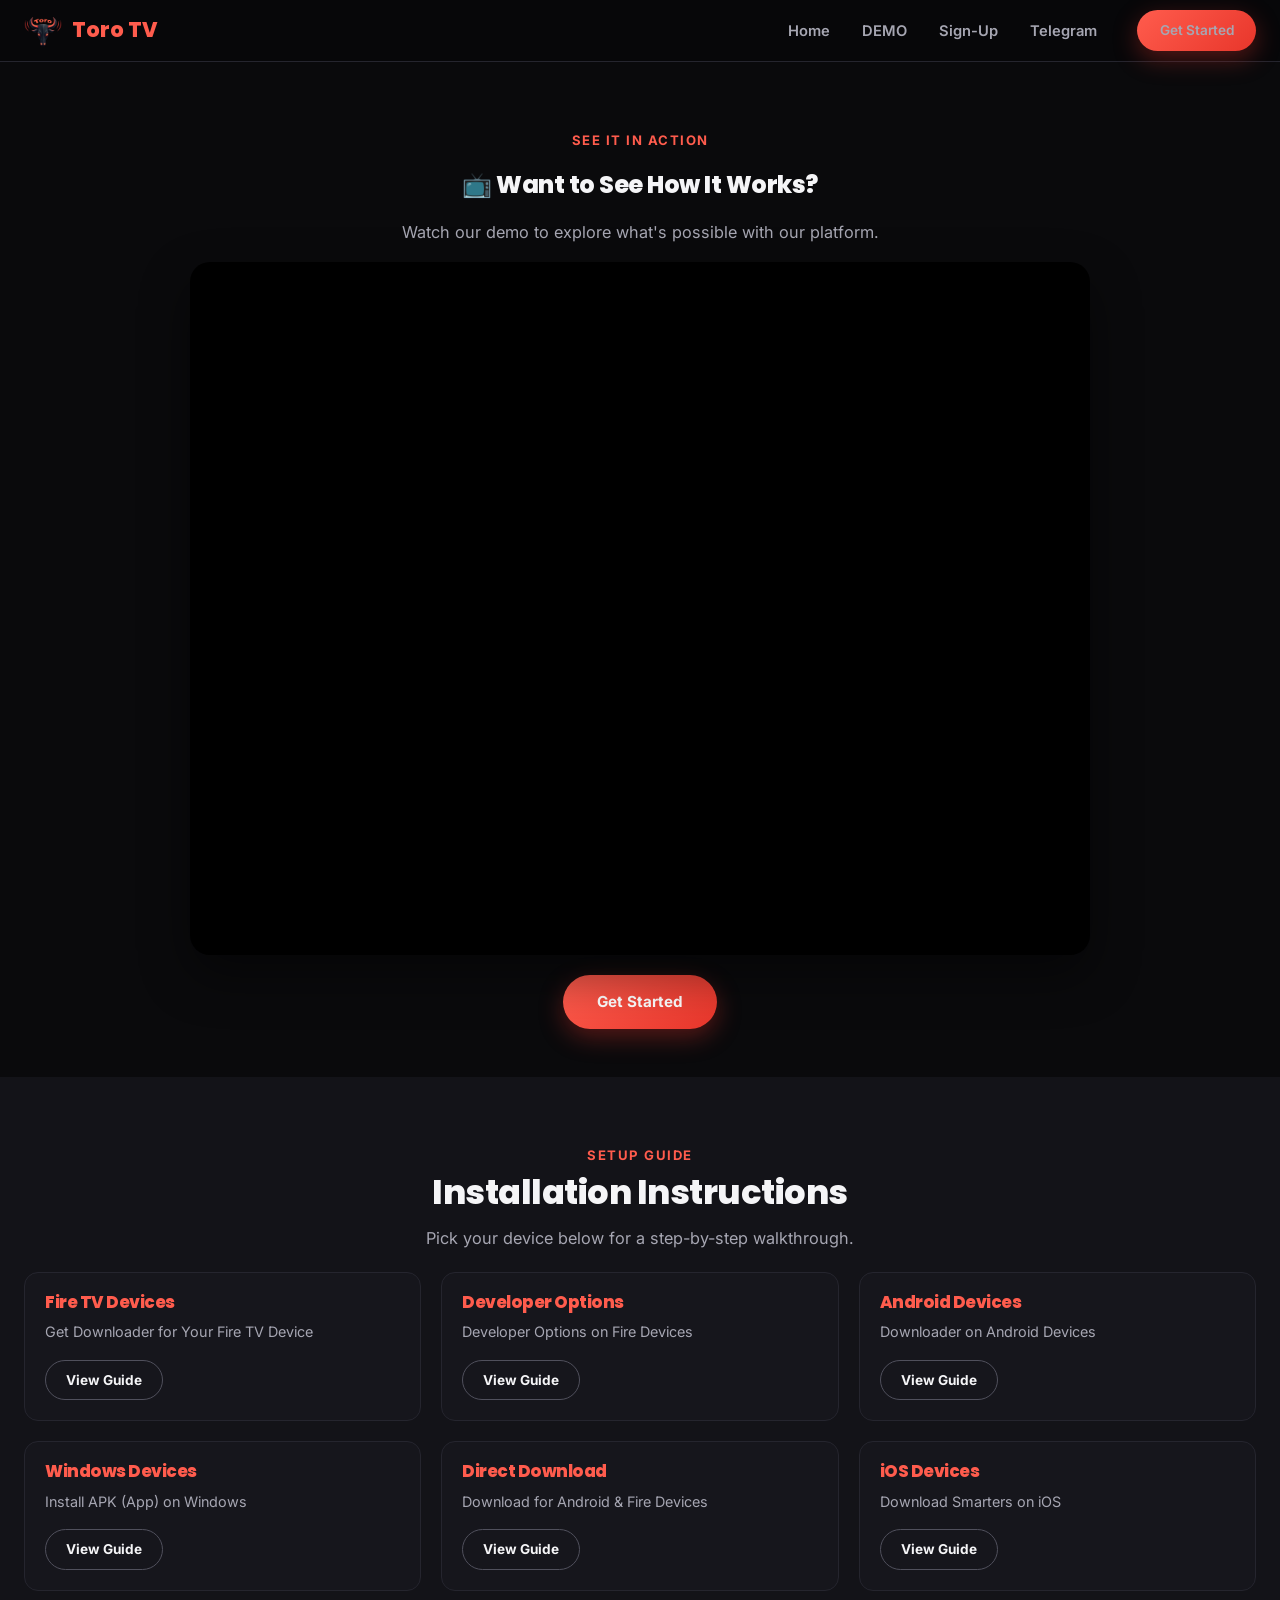
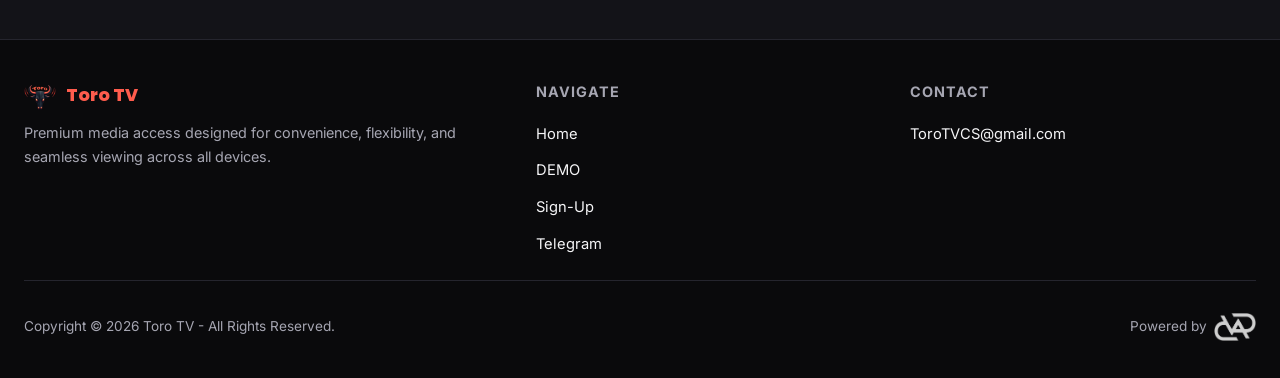
==== commit 98858b40: "Remove privacy policy/terms pages, double VAURA logo size - Deleted privacy-policy.html and terms-an" ====
--- a/demo.html
+++ b/demo.html
@@ -112,10 +112,8 @@
       </ul>
     </div>
     <div class="footer-col">
-      <h4>Legal</h4>
+      <h4>Contact</h4>
       <ul>
-        <li><a href="privacy-policy.html">Privacy Policy</a></li>
-        <li><a href="terms-and-conditions.html">Terms and Conditions</a></li>
         <li><a href="mailto:ToroTVCS@gmail.com">ToroTVCS@gmail.com</a></li>
       </ul>
     </div>
--- a/styles.css
+++ b/styles.css
@@ -566,7 +566,7 @@
 }
 .footer-bottom a:hover { color: var(--red-light); }
 .footer-powered { display: flex; align-items: center; gap: 0.4rem; }
-.footer-powered img { height: 14px; width: auto; opacity: 0.8; }
+.footer-powered img { height: 28px; width: auto; opacity: 0.8; }
 .social-icon { width: 30px; height: 30px; color: var(--text-dim); transition: color .15s ease, transform .15s ease; }
 .social-icon:hover { color: var(--red-light); transform: translateY(-2px); }
 
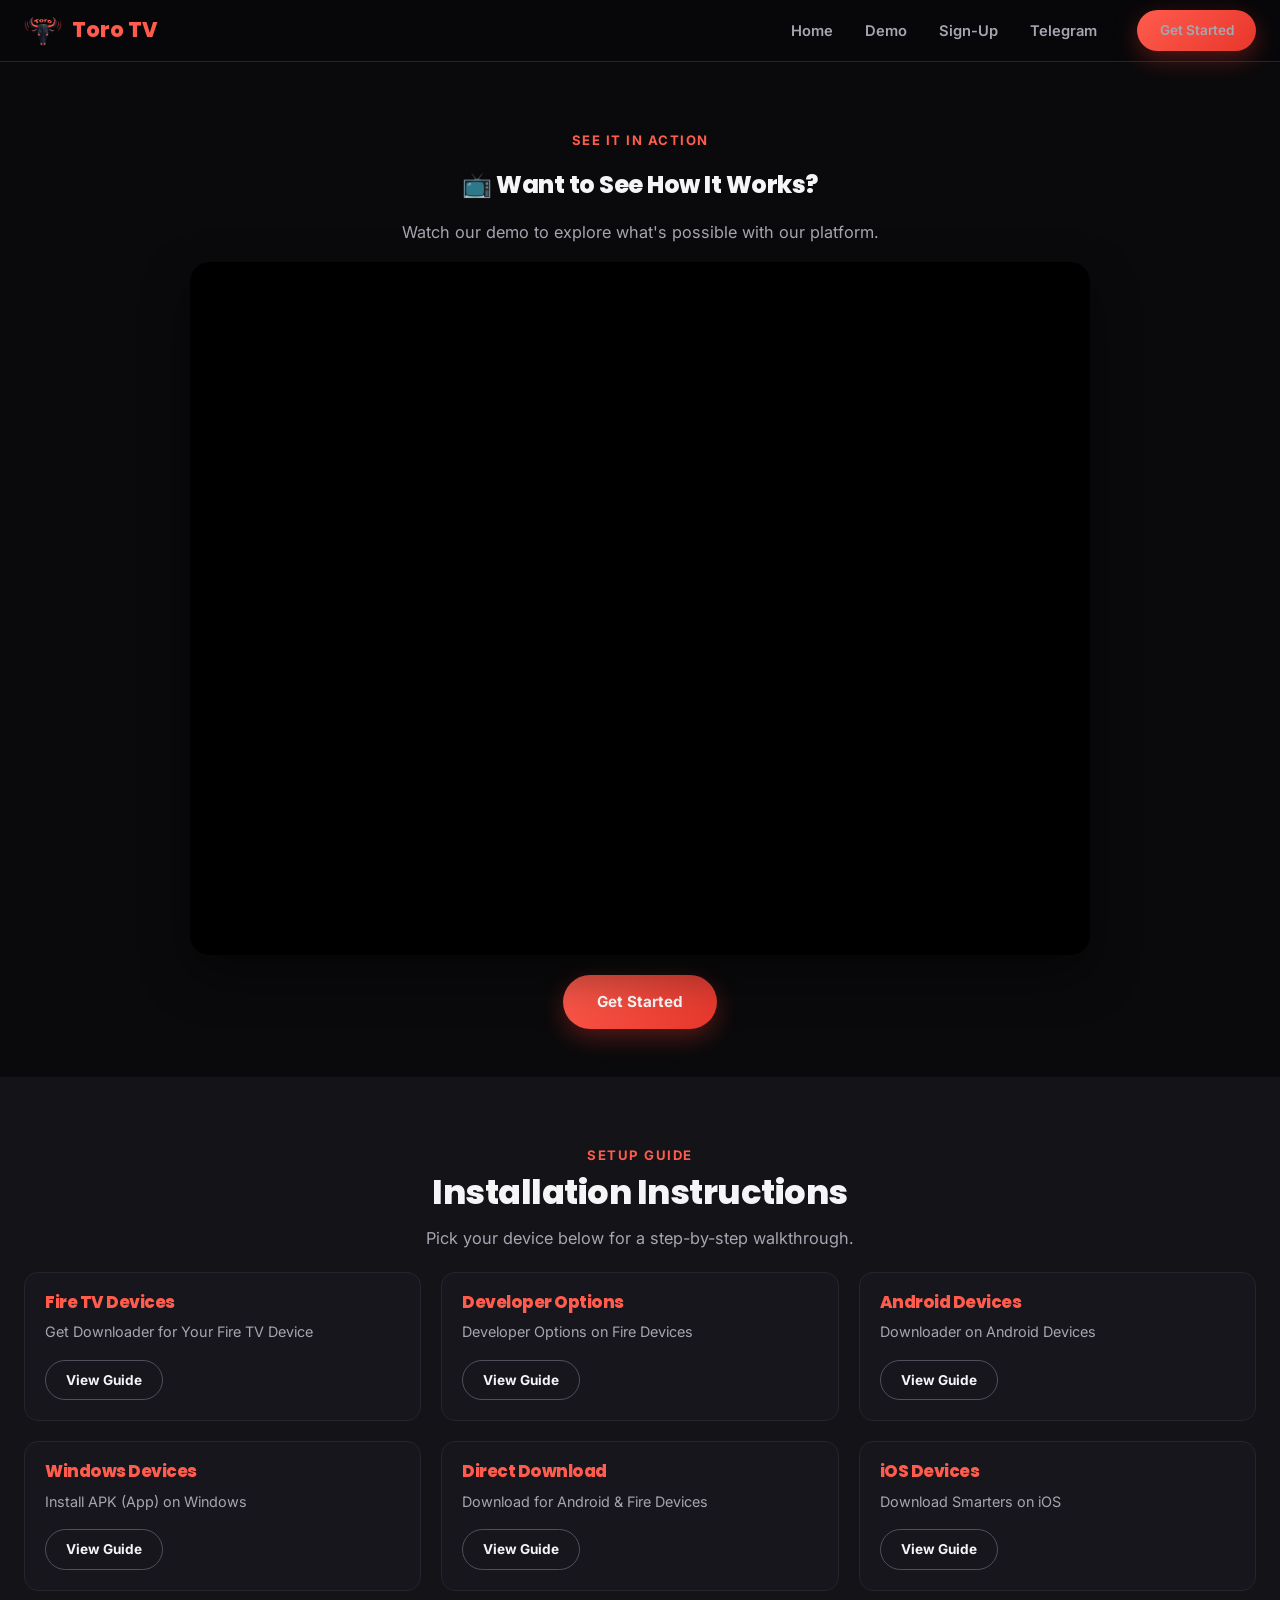
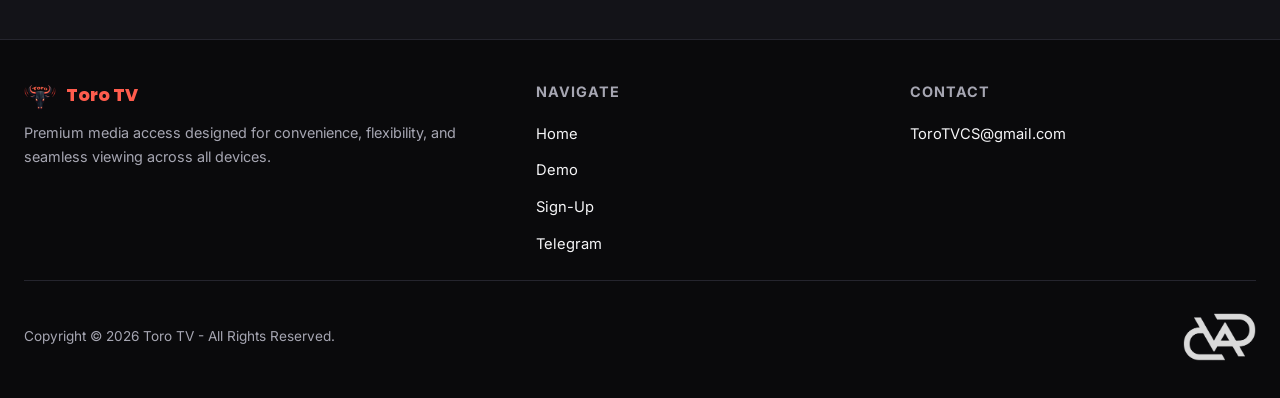
==== commit b6f3be2f: "Larger standalone footer logo, fix Demo nav label casing - Footer: drop 'Powered by' text, logo alon" ====
--- a/demo.html
+++ b/demo.html
@@ -23,7 +23,7 @@
     </button>
     <ul class="nav-links">
       <li><a href="index.html">Home</a></li>
-      <li><a href="demo.html">DEMO</a></li>
+      <li><a href="demo.html">Demo</a></li>
       <li><a href="sign-up.html">Sign-Up</a></li>
       <li><a href="https://t.me/toroclub" target="_blank" rel="noopener">Telegram</a></li>
       <li class="nav-cta"><a class="btn btn-primary" href="sign-up.html">Get Started</a></li>
@@ -106,7 +106,7 @@
       <h4>Navigate</h4>
       <ul>
         <li><a href="index.html">Home</a></li>
-        <li><a href="demo.html">DEMO</a></li>
+        <li><a href="demo.html">Demo</a></li>
         <li><a href="sign-up.html">Sign-Up</a></li>
         <li><a href="https://t.me/toroclub" target="_blank" rel="noopener">Telegram</a></li>
       </ul>
@@ -120,7 +120,7 @@
   </div>
   <div class="footer-bottom">
     <p>Copyright © 2026 Toro TV - All Rights Reserved.</p>
-    <p class="footer-powered">Powered by <img src="assets/vaura-logo.png" alt="VAURA" /></p>
+    <p class="footer-powered"><img src="assets/vaura-logo.png" alt="Powered by VAURA" /></p>
   </div>
 </footer>
 
--- a/styles.css
+++ b/styles.css
@@ -565,8 +565,8 @@
   color: var(--text-dim);
 }
 .footer-bottom a:hover { color: var(--red-light); }
-.footer-powered { display: flex; align-items: center; gap: 0.4rem; }
-.footer-powered img { height: 28px; width: auto; opacity: 0.8; }
+.footer-powered { display: flex; align-items: center; }
+.footer-powered img { height: 48px; width: auto; opacity: 0.85; }
 .social-icon { width: 30px; height: 30px; color: var(--text-dim); transition: color .15s ease, transform .15s ease; }
 .social-icon:hover { color: var(--red-light); transform: translateY(-2px); }
 
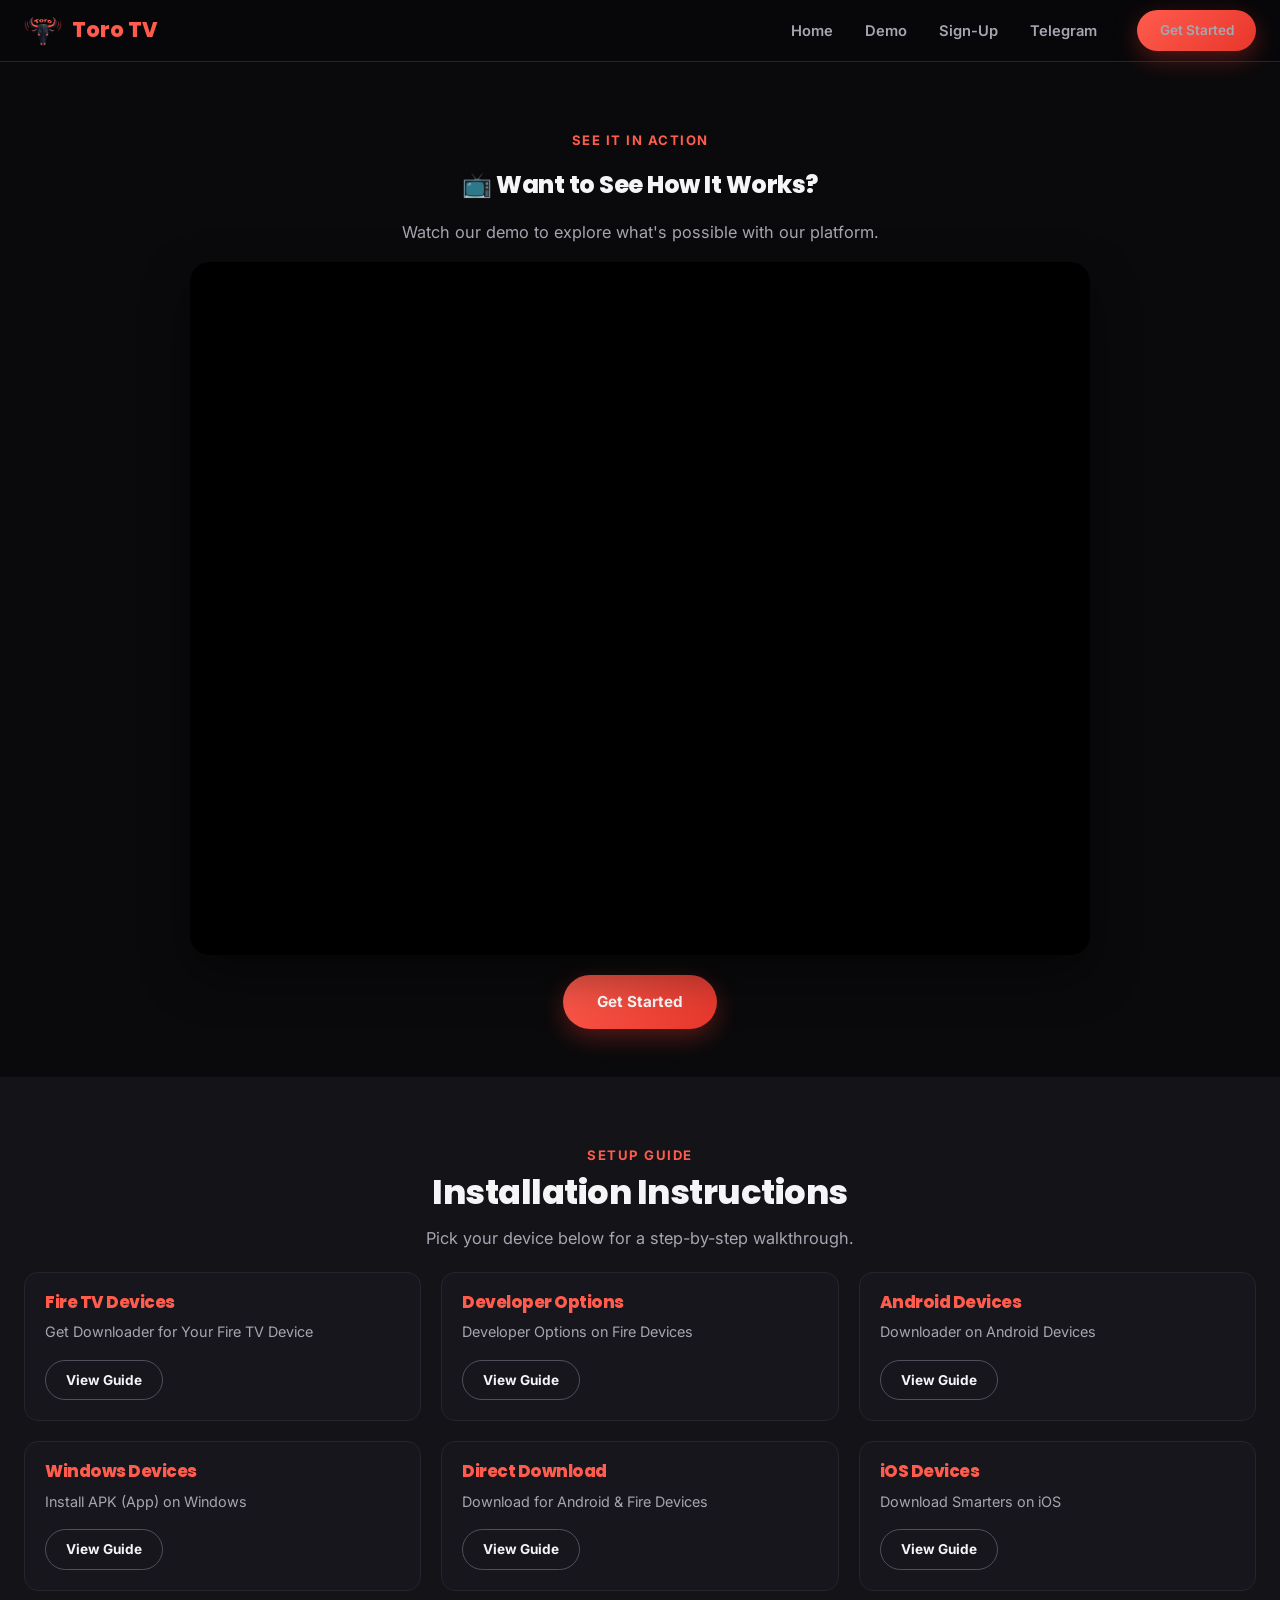
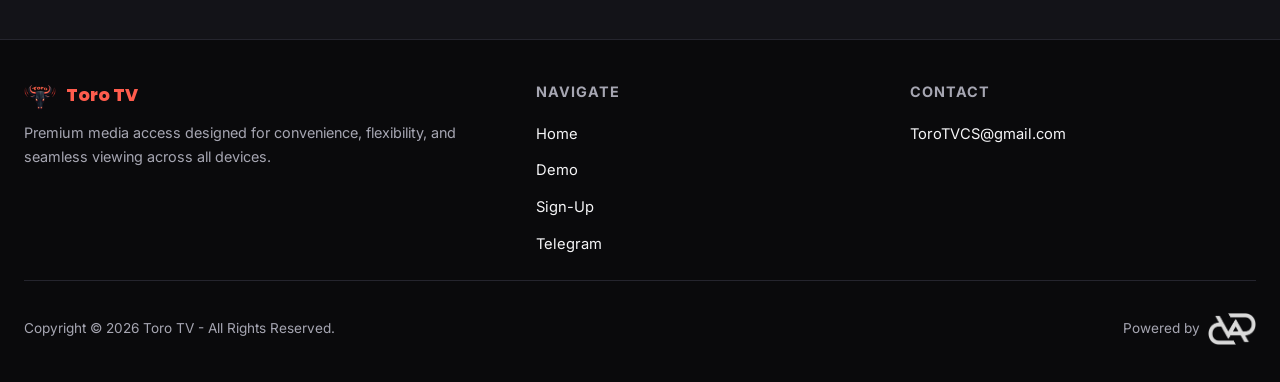
==== commit 19965153: "Restore 'Powered by' text next to VAURA logo, keep mobile centering User liked the text+logo combo, " ====
--- a/demo.html
+++ b/demo.html
@@ -120,7 +120,7 @@
   </div>
   <div class="footer-bottom">
     <p>Copyright © 2026 Toro TV - All Rights Reserved.</p>
-    <p class="footer-powered"><img src="assets/vaura-logo.png" alt="Powered by VAURA" /></p>
+    <p class="footer-powered">Powered by <img src="assets/vaura-logo.png" alt="VAURA" /></p>
   </div>
 </footer>
 
--- a/styles.css
+++ b/styles.css
@@ -472,9 +472,13 @@
 }
 .contact-form input:focus,
 .subscribe-form input:focus { outline: 2px solid var(--red); outline-offset: 1px; }
-.subscribe-form { flex-direction: row; }
+.subscribe-form { flex-direction: row; flex-wrap: wrap; }
 .subscribe-form input { flex: 1; }
+.subscribe-form .form-status { flex-basis: 100%; text-align: center; }
 .fine-print { font-size: 0.8rem; color: #777; }
+.form-status { font-size: 0.88rem; margin: 0; min-height: 1.2em; }
+.form-status-success { color: #4ade80; }
+.form-status-error { color: var(--red-light); }
 .contact-side {
   background: var(--card);
   border: 1px solid var(--border);
@@ -565,8 +569,8 @@
   color: var(--text-dim);
 }
 .footer-bottom a:hover { color: var(--red-light); }
-.footer-powered { display: flex; align-items: center; }
-.footer-powered img { height: 48px; width: auto; opacity: 0.85; }
+.footer-powered { display: flex; align-items: center; gap: 0.45rem; }
+.footer-powered img { height: 32px; width: auto; opacity: 0.85; }
 .social-icon { width: 30px; height: 30px; color: var(--text-dim); transition: color .15s ease, transform .15s ease; }
 .social-icon:hover { color: var(--red-light); transform: translateY(-2px); }
 
@@ -627,7 +631,10 @@
   .install-grid { grid-template-columns: 1fr; }
   .contact-layout { grid-template-columns: 1fr; }
   .connect-grid { grid-template-columns: 1fr; }
-  .footer-grid { grid-template-columns: 1fr; gap: 2rem; }
-  .footer-bottom { flex-direction: column; align-items: flex-start; }
+  .footer-grid { grid-template-columns: 1fr; gap: 2rem; text-align: center; }
+  .footer-brand { justify-content: center; }
+  .footer-socials { justify-content: center; }
+  .footer-bottom { flex-direction: column; align-items: center; gap: 0.35rem; }
+  .footer-powered { justify-content: center; }
   .hero-trust { gap: 1rem; }
 }
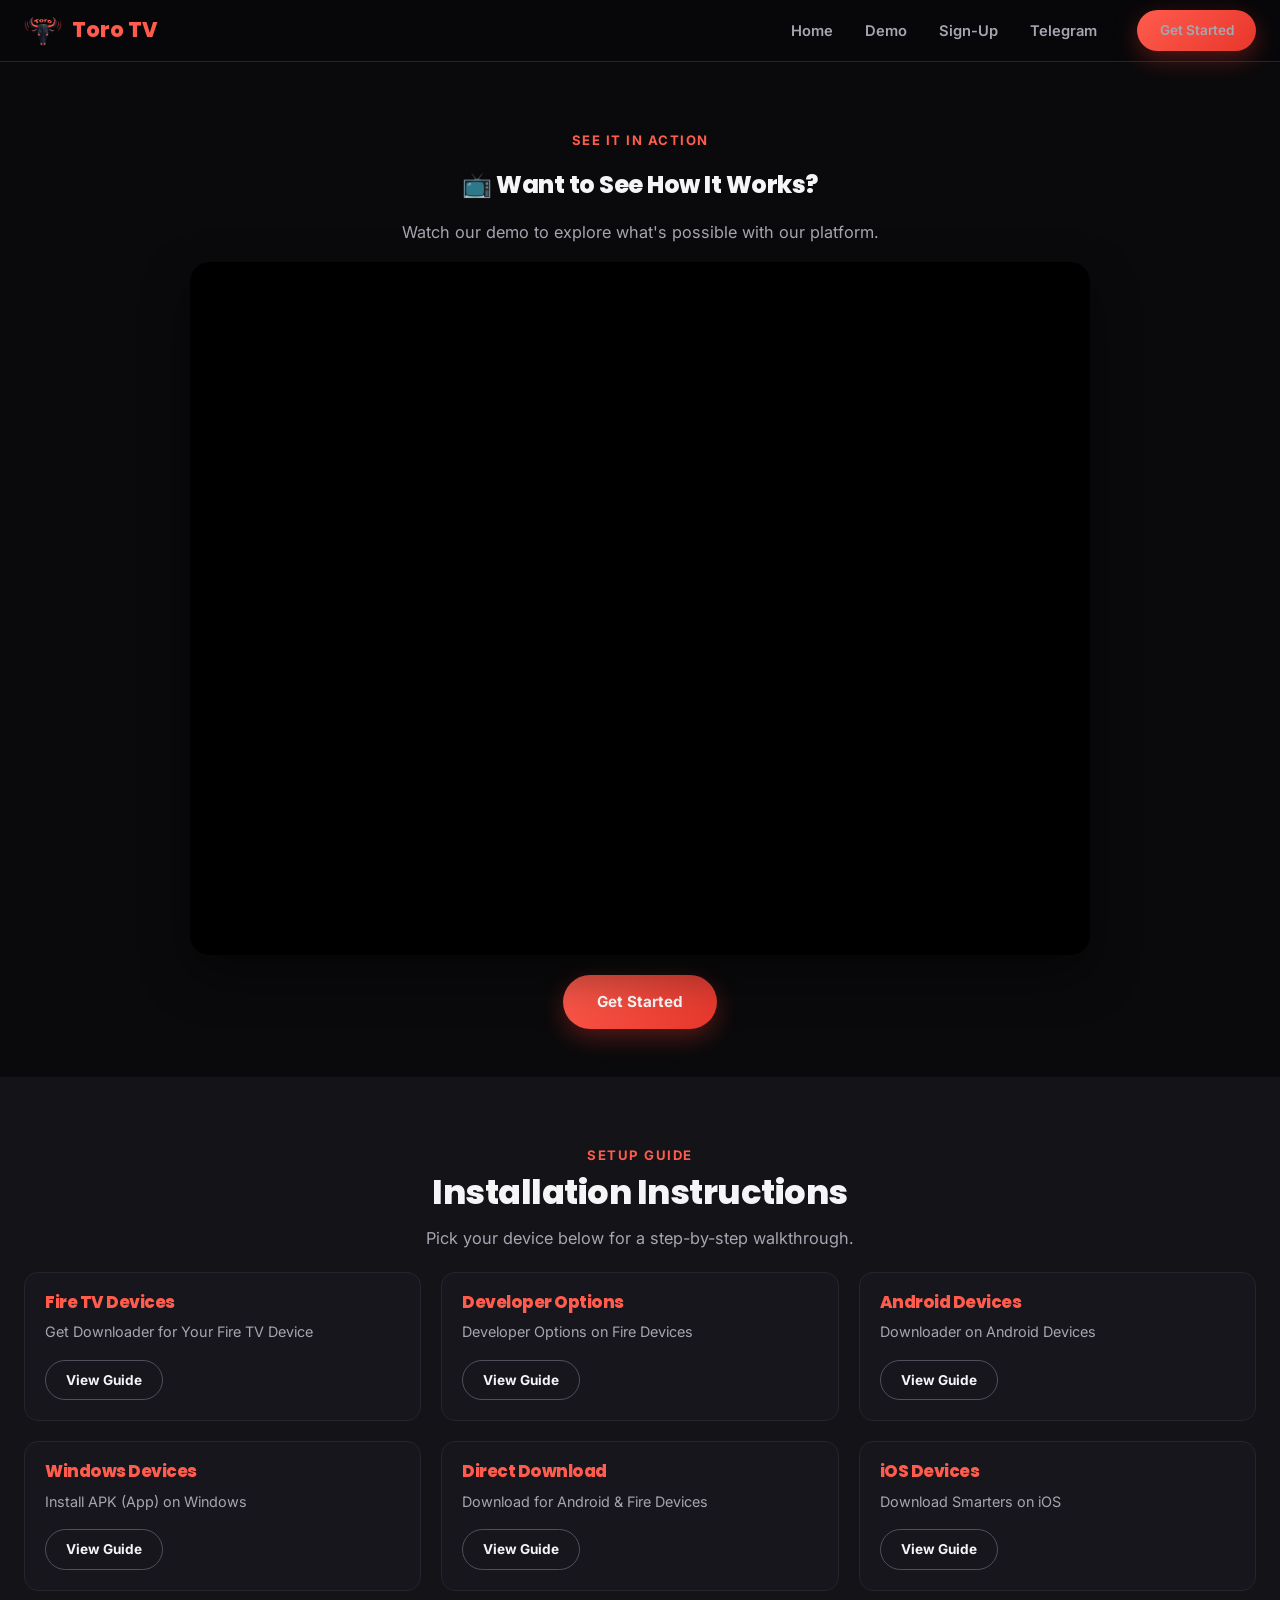
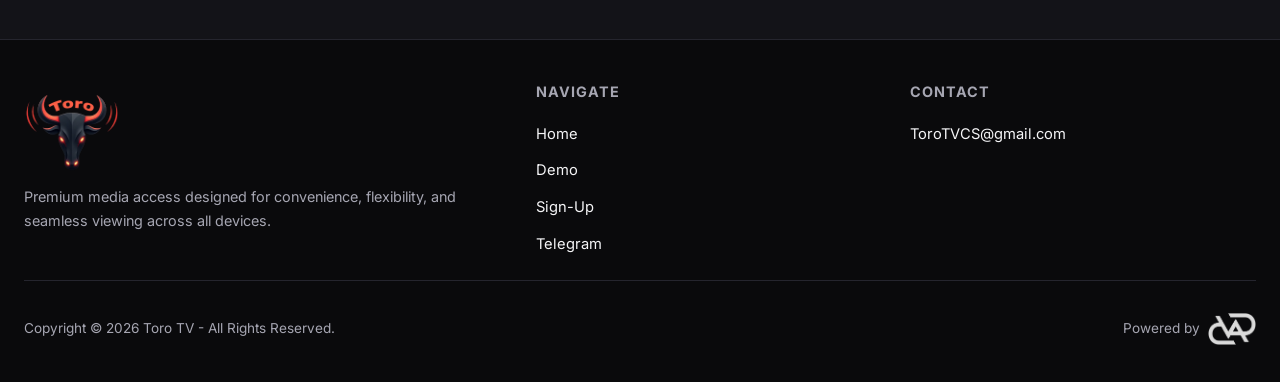
==== commit bb2ec78e: "Footer brand: drop 'Toro TV' text, triple logo size Removed the text span next to the footer logo ac" ====
--- a/demo.html
+++ b/demo.html
@@ -98,7 +98,6 @@
     <div class="footer-col">
       <div class="footer-brand">
         <img src="assets/logo.png" alt="Toro TV" />
-        <span>Toro TV</span>
       </div>
       <p>Premium media access designed for convenience, flexibility, and seamless viewing across all devices.</p>
     </div>
--- a/styles.css
+++ b/styles.css
@@ -547,9 +547,8 @@
   padding-bottom: 1.5rem;
   border-bottom: 1px solid var(--border);
 }
-.footer-brand { display: flex; align-items: center; gap: 0.6rem; margin-bottom: 0.6rem; }
-.footer-brand img { height: 32px; }
-.footer-brand span { font-family: var(--font-heading); font-weight: 800; color: var(--red-light); font-size: 1.1rem; }
+.footer-brand { display: flex; align-items: center; margin-bottom: 0.6rem; }
+.footer-brand img { height: 96px; }
 .footer-col p { color: var(--text-dim); font-size: 0.9rem; margin: 0 0 1rem; }
 .footer-col h4 { margin: 0 0 1rem; font-size: 0.9rem; text-transform: uppercase; letter-spacing: 1px; color: var(--text-dim); }
 .footer-col ul { list-style: none; padding: 0; margin: 0; display: flex; flex-direction: column; gap: 0.65rem; }
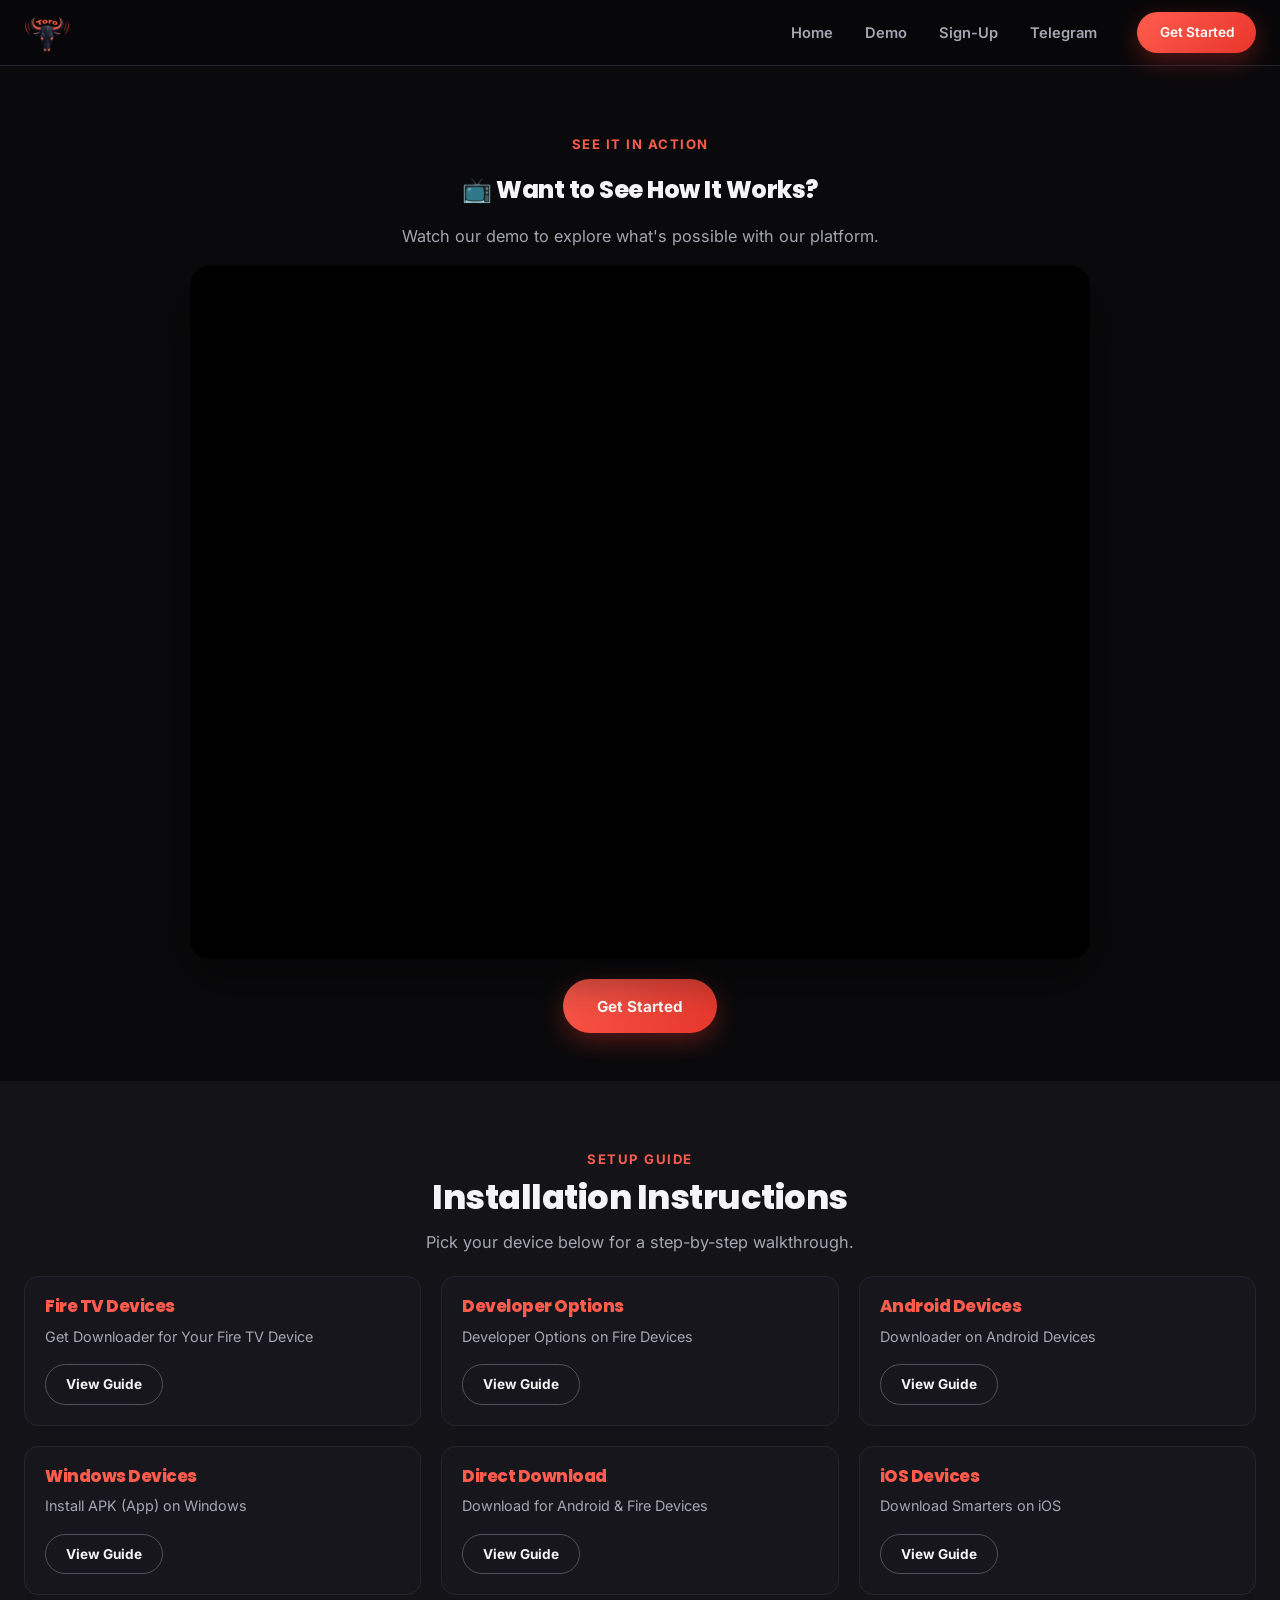
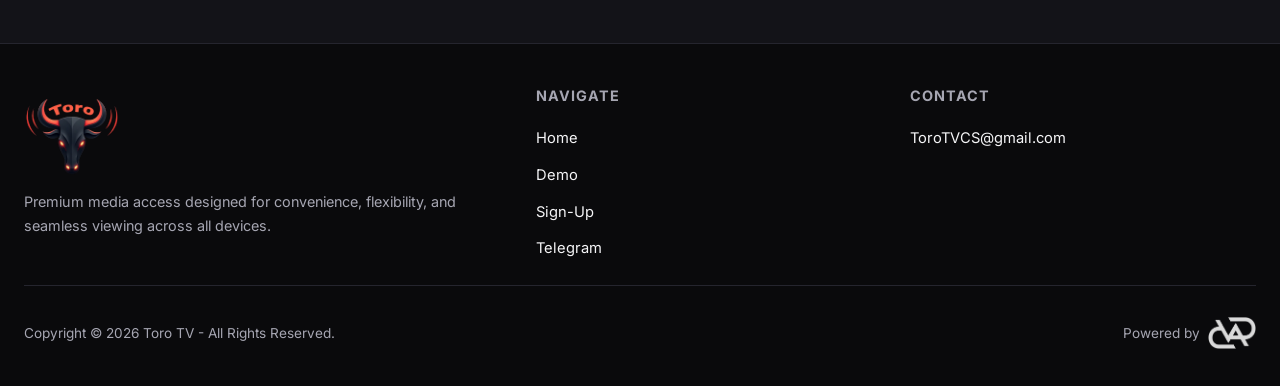
==== commit 1d20ed60: "Update Formspree endpoint, header logo, countdown spacing, enhanced glass testimonials, add CNAME - " ====
--- a/demo.html
+++ b/demo.html
@@ -16,7 +16,6 @@
   <nav class="navbar">
     <a href="index.html" class="brand">
       <img src="assets/logo.png" alt="Toro TV" class="brand-logo" />
-      <span class="brand-name">Toro TV</span>
     </a>
     <button class="nav-toggle" aria-label="Toggle menu" aria-expanded="false">
       <span></span><span></span><span></span>
--- a/styles.css
+++ b/styles.css
@@ -94,8 +94,7 @@
   position: relative;
 }
 .brand { display: flex; align-items: center; gap: 0.6rem; }
-.brand-logo { height: 38px; width: auto; }
-.brand-name { font-family: var(--font-heading); font-weight: 800; font-size: 1.3rem; color: var(--red-light); }
+.brand-logo { height: 46px; width: auto; }
 .nav-links { display: flex; align-items: center; gap: 2rem; list-style: none; margin: 0; padding: 0; }
 .nav-links a {
   font-weight: 600;
@@ -107,6 +106,8 @@
 .nav-links a:hover { color: var(--text); }
 .nav-cta { margin-left: 0.5rem; }
 .nav-cta .btn { padding: 0.6rem 1.4rem; font-size: 0.85rem; }
+.nav-links a.btn-primary,
+.nav-links a.btn-primary:hover { color: #fff; }
 
 .nav-toggle {
   display: none;
@@ -241,7 +242,7 @@
 .giveaway-card .btn { margin-top: 0.5rem; }
 
 /* ---------- Countdown ---------- */
-.countdown { padding-top: 0; padding-bottom: 1.5rem; background: transparent; }
+.countdown { padding-top: 2rem; padding-bottom: 1.5rem; background: transparent; }
 .countdown-grid { display: flex; justify-content: center; gap: 1.25rem; flex-wrap: wrap; }
 .countdown-item {
   background: var(--card);
@@ -327,6 +328,22 @@
 }
 .video-wrapper iframe { position: absolute; top: 0; left: 0; width: 100%; height: 100%; border: 0; }
 
+/* ---------- Product photo ---------- */
+.product-photo { padding-top: 1.5rem; padding-bottom: 1.5rem; }
+.product-photo-image {
+  width: 100%;
+  max-width: 960px;
+  margin: 0 auto;
+  border-radius: var(--radius-lg);
+  box-shadow: var(--shadow);
+}
+.product-photo-caption {
+  margin: 1rem auto 0;
+  color: var(--text-dim);
+  font-size: 0.95rem;
+  max-width: 600px;
+}
+
 /* ---------- Referral ---------- */
 .referral-card {
   max-width: 720px;
@@ -339,25 +356,62 @@
 }
 
 /* ---------- Testimonials ---------- */
+.testimonials {
+  position: relative;
+  background: radial-gradient(circle at 30% 20%, rgba(230,52,43,0.16), transparent 55%),
+              radial-gradient(circle at 75% 80%, rgba(255,92,77,0.12), transparent 55%);
+  overflow: hidden;
+}
 .testimonial-grid {
   display: grid;
   grid-template-columns: repeat(3, 1fr);
-  gap: 1.25rem;
-  margin-top: 1.5rem;
+  gap: 1.75rem;
+  margin-top: 2.5rem;
   text-align: left;
+  align-items: start;
 }
 .testimonial-card {
-  background: var(--card);
-  border: 1px solid var(--border);
-  border-radius: var(--radius-md);
-  padding: 1.25rem;
+  position: relative;
+  background: linear-gradient(160deg, rgba(255,255,255,0.09), rgba(255,255,255,0.025));
+  border: 1px solid rgba(255,255,255,0.18);
+  border-radius: 26px;
+  padding: 1.85rem;
   display: flex;
   flex-direction: column;
-  gap: 0.75rem;
-}
+  gap: 0.85rem;
+  backdrop-filter: blur(24px) saturate(180%);
+  -webkit-backdrop-filter: blur(24px) saturate(180%);
+  box-shadow: 0 24px 50px rgba(0,0,0,0.4), inset 0 1px 0 rgba(255,255,255,0.16), inset 0 0 0 1px rgba(255,255,255,0.03);
+  animation: floatCard 6s ease-in-out infinite;
+  transition: transform .35s ease, box-shadow .35s ease, border-color .35s ease;
+  overflow: hidden;
+}
+.testimonial-card::before {
+  content: '';
+  position: absolute;
+  top: 0; left: 0; right: 0;
+  height: 1px;
+  background: linear-gradient(90deg, transparent, rgba(255,255,255,0.55), transparent);
+}
+.testimonial-card:hover {
+  transform: translateY(-8px) scale(1.015);
+  border-color: rgba(255,255,255,0.28);
+  box-shadow: 0 24px 50px rgba(0,0,0,0.45), inset 0 1px 0 rgba(255,255,255,0.12);
+}
+.testimonial-card:nth-child(1) { animation-delay: 0s; }
+.testimonial-card:nth-child(2) { animation-delay: -2s; margin-top: 1.5rem; }
+.testimonial-card:nth-child(3) { animation-delay: -4s; }
 .testimonial-stars { color: var(--red-light); font-size: 0.95rem; letter-spacing: 2px; }
 .testimonial-quote { color: var(--text); font-size: 0.95rem; flex-grow: 1; }
 .testimonial-author { font-size: 0.85rem; color: var(--text-dim); font-weight: 600; }
+
+@keyframes floatCard {
+  0%, 100% { transform: translateY(0); }
+  50% { transform: translateY(-10px); }
+}
+@media (prefers-reduced-motion: reduce) {
+  .testimonial-card { animation: none; }
+}
 
 /* ---------- Pricing ---------- */
 .plan-toggle {
@@ -636,4 +690,29 @@
   .footer-bottom { flex-direction: column; align-items: center; gap: 0.35rem; }
   .footer-powered { justify-content: center; }
   .hero-trust { gap: 1rem; }
-}
+  .testimonial-card:nth-child(2) { margin-top: 0; }
+
+  .promo-bar {
+    font-size: 0.72rem;
+    padding: 0.5rem 0.75rem;
+    white-space: nowrap;
+    overflow: hidden;
+    text-overflow: ellipsis;
+  }
+  .promo-extra { display: none; }
+
+  .giveaway h2 {
+    font-size: clamp(1rem, 5.5vw, 1.6rem);
+    white-space: nowrap;
+  }
+
+  .countdown { padding-top: 1.25rem; }
+  .countdown-grid { gap: 0.5rem; flex-wrap: nowrap; }
+  .countdown-item {
+    padding: 0.5rem 0.3rem;
+    min-width: 0;
+    flex: 1 1 0;
+  }
+  .countdown-item .num { font-size: 1.3rem; }
+  .countdown-item .label { font-size: 0.6rem; }
+}
